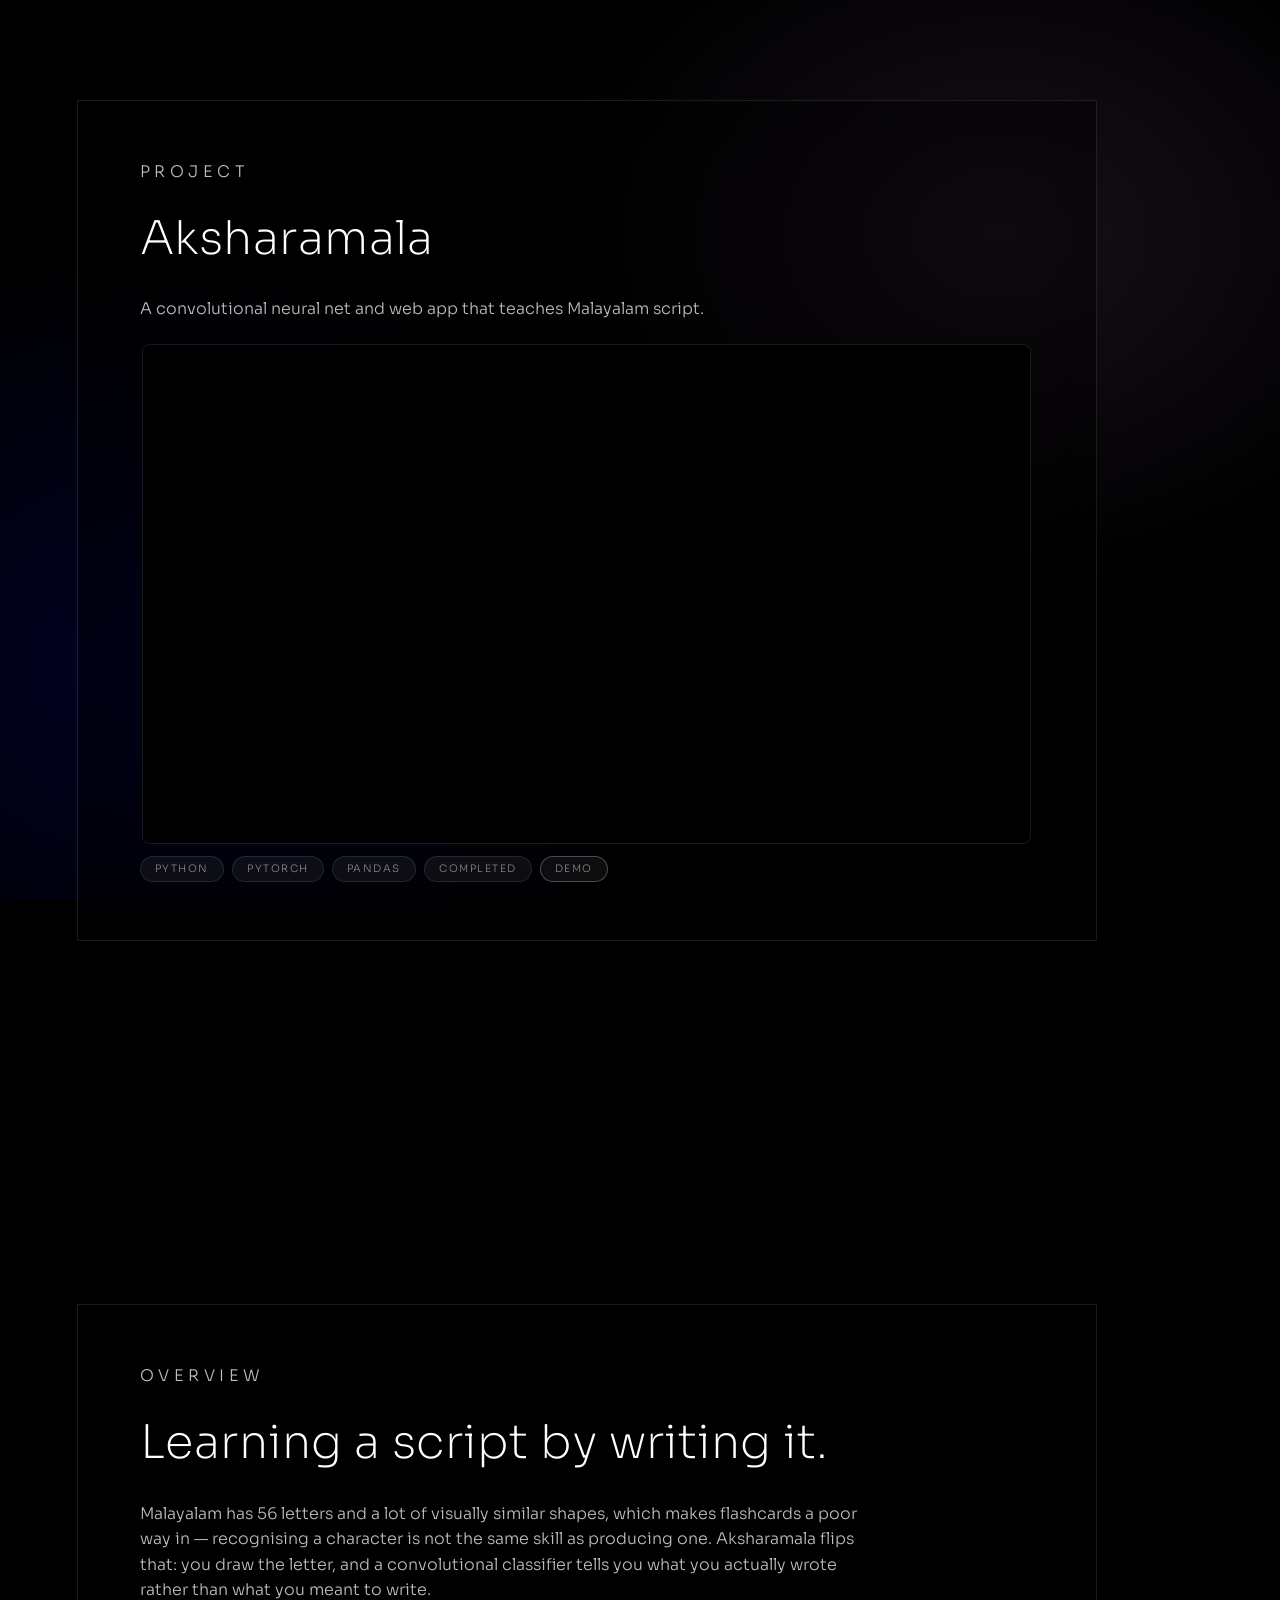
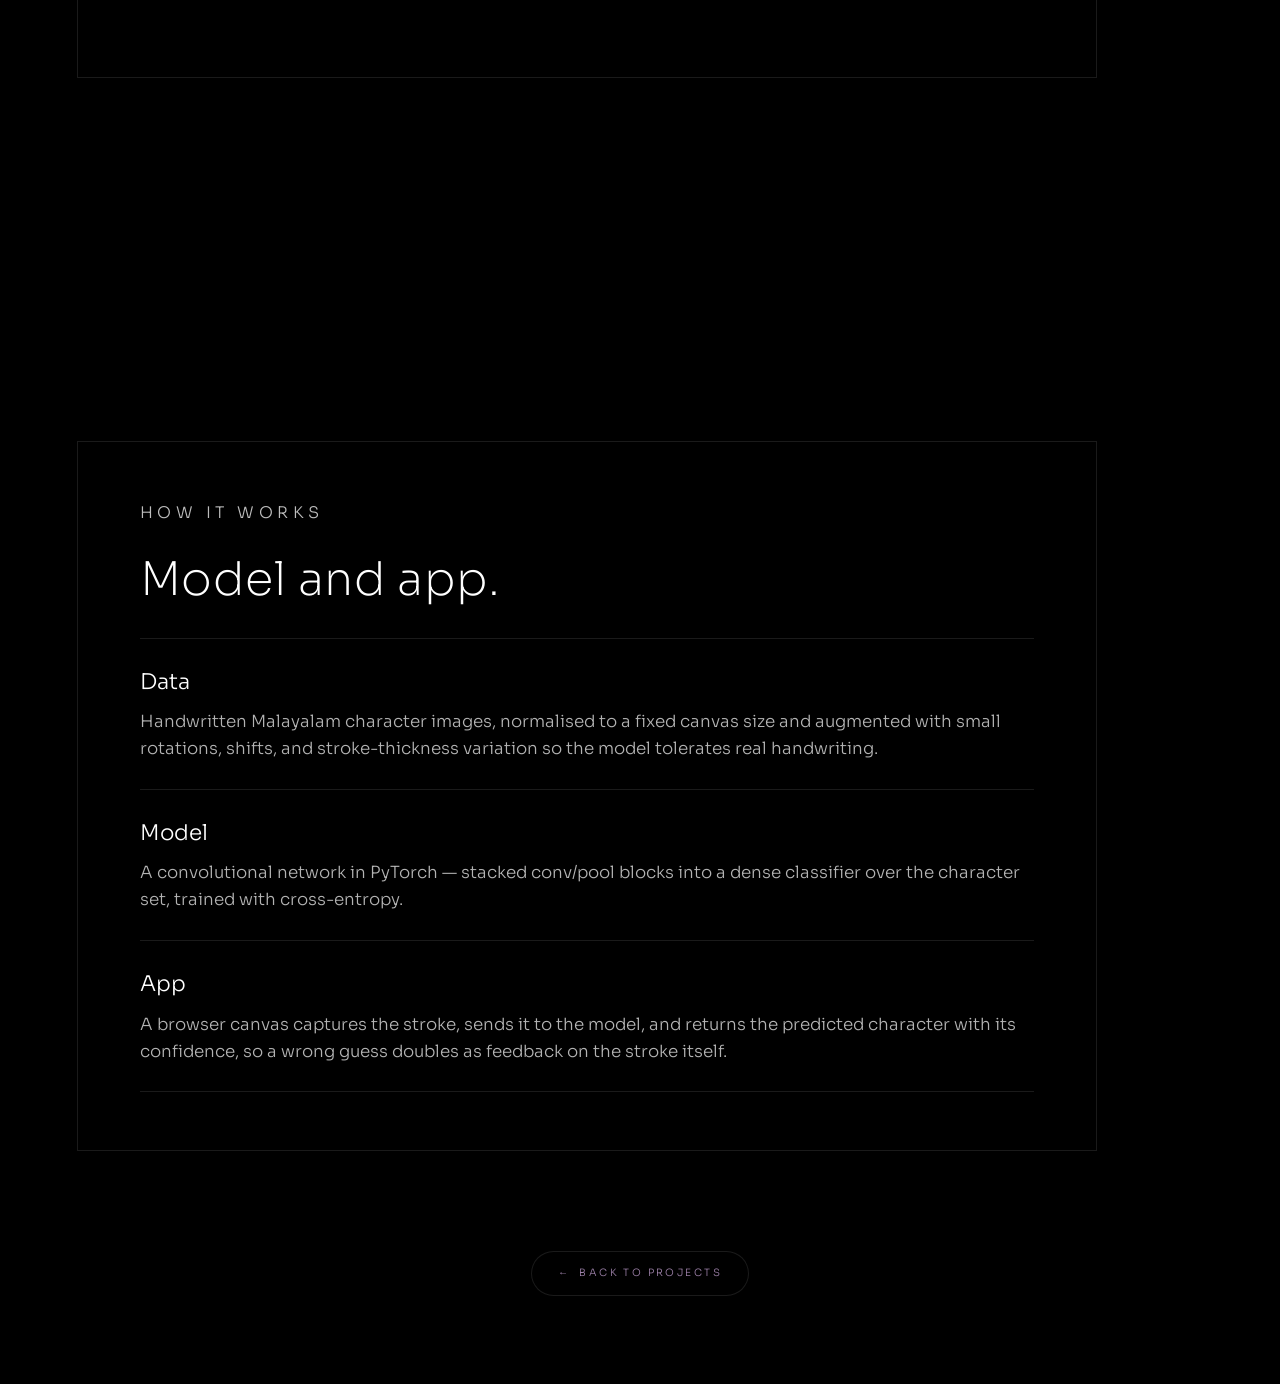
==== aksharamala.html @ 8df4dc9a "Add education expander, project page, and looping demo Education slab gains a native <details> expan" ====
<!doctype html>
<html lang="en">
<head>
<meta charset="utf-8">
<meta name="viewport" content="width=device-width, initial-scale=1">
<title>Aksharamala — Adithya Renjit</title>
<meta name="description" content="Aksharamala — a convolutional neural net and web app that teaches Malayalam script.">
<link rel="icon" href="assets/favicon-16.png" sizes="16x16">
<link rel="icon" href="assets/favicon.png" sizes="32x32">
<link rel="preconnect" href="https://fonts.googleapis.com">
<link rel="preconnect" href="https://fonts.gstatic.com" crossorigin>
<link href="https://fonts.googleapis.com/css2?family=Sora:wght@200;300;400;500;600&display=swap" rel="stylesheet">
<link rel="stylesheet" href="style.css">
</head>
<body>

<!-- ponytail: no canvas here, so no galaxy.js — the nebula/vignette layers are pure CSS -->
<div id="nebula" aria-hidden="true"></div>
<div id="vignette" aria-hidden="true"></div>

<main>

  <section class="view view--centred">
    <div class="slab slab--wide">
      <p class="eyebrow">Project</p>
      <h2 class="title">Aksharamala</h2>
      <p>A convolutional neural net and web app that teaches Malayalam script.</p>
      <div class="embed">
        <video src="demogif.mp4" title="Aksharamala demo"
          autoplay loop muted playsinline preload="metadata"></video>
      </div>
      <div class="chips"><span class="chip">Python</span><span class="chip">PyTorch</span><span
        class="chip">pandas</span><span class="chip">Completed</span><a class="chip chip--link"
        href="https://youtu.be/Khj7lOnFQ6Q" target="_blank" rel="noopener">Demo</a></div>
    </div>
  </section>

  <section class="view view--centred">
    <div class="slab slab--wide">
      <p class="eyebrow">Overview</p>
      <h2 class="title">Learning a script by writing it.</h2>
      <p>Malayalam has 56 letters and a lot of visually similar shapes, which makes flashcards a poor
         way in &mdash; recognising a character is not the same skill as producing one. Aksharamala
         flips that: you draw the letter, and a convolutional classifier tells you what you actually
         wrote rather than what you meant to write.</p>
    </div>
  </section>

  <section class="view view--centred">
    <div class="slab slab--wide">
      <p class="eyebrow">How it works</p>
      <h2 class="title">Model and app.</h2>
      <ul class="entries">
        <li>
          <div class="hd"><span class="t">Data</span></div>
          <div class="s">Handwritten Malayalam character images, normalised to a fixed canvas size and
              augmented with small rotations, shifts, and stroke-thickness variation so the model
              tolerates real handwriting.</div>
        </li>
        <li>
          <div class="hd"><span class="t">Model</span></div>
          <div class="s">A convolutional network in PyTorch &mdash; stacked conv/pool blocks into a
              dense classifier over the character set, trained with cross-entropy.</div>
        </li>
        <li>
          <div class="hd"><span class="t">App</span></div>
          <div class="s">A browser canvas captures the stroke, sends it to the model, and returns the
              predicted character with its confidence, so a wrong guess doubles as feedback on the
              stroke itself.</div>
        </li>
      </ul>
    </div>
  </section>

  <div class="totop">
    <a href="index.html">&larr;&nbsp;&nbsp;Back to projects</a>
  </div>

</main>

</body>
</html>
---- style.css ----
/* ══ tokens lifted from naxocss ══ */
  :root{
    --black:#000;
    --white:#fff;
    --w-50:#ffffff80;
    --w-25:#ffffff40;
    --w-10:#ffffff1a;
    --w-05:#ffffff0d;
    --gray:#4c4c4c;
    --g-from:#090cbb;
    --g-to:#e39bf3;
    --active:#0e1996;
    --grad:linear-gradient(to right,var(--g-from),var(--g-to));
    --lilac:#e39bf3;      /* the single accent, replaces gradient text */
    --lilac-hi:#f6dcfd;
    --lilac-dim:#a184ad;
    --slab:rgba(0,0,0,.40);
  }
  *{box-sizing:border-box;min-width:0}
  html{scroll-behavior:smooth;background:#000}
  /* scrollbar hidden, scrolling untouched - keyboard, wheel and touch all still work */
  html{scrollbar-width:none;-ms-overflow-style:none}
  html::-webkit-scrollbar{width:0;height:0;display:none}
  @media (prefers-reduced-motion:reduce){html{scroll-behavior:auto}}
  body{
    margin:0;background:#000;color:var(--white);
    font-family:'Sora','Helvetica Neue',Helvetica,Arial,sans-serif;
    font-weight:300;font-size:15px;line-height:1.6;
    -webkit-font-smoothing:antialiased;
  }
  .grad-text{color:var(--lilac);-webkit-text-fill-color:var(--lilac)}

  /* ══ fixed particle field — the camera ══ */
  #field{position:fixed;inset:0;width:100%;height:100%;z-index:1;display:block;pointer-events:none}
  /* nebula sits BEHIND the canvas so additive particles read on top of it */
  #nebula{
    position:fixed;inset:0;z-index:0;pointer-events:none;
    background:
      radial-gradient(55% 60% at 78% 26%, rgba(227,155,243,.10) 0%, transparent 65%),
      radial-gradient(65% 70% at 14% 74%, rgba(9,12,187,.20) 0%, transparent 68%);
  }
  #vignette{
    position:fixed;inset:0;z-index:2;pointer-events:none;
    background:radial-gradient(135% 105% at 50% 50%, transparent 55%, rgba(0,0,0,.55) 100%);
  }

  /* ══ sections ══ */
  main{position:relative;z-index:10}
  section.view{
    min-height:100vh;min-height:100dvh;
    display:flex;align-items:center;
    padding:100px clamp(28px,6vw,96px) 100px;
  }
  section.hero{justify-content:center}
  /* Alternate sides so the galaxy always owns the other half of the
     screen. Camera poses push the disc the opposite way to match. */
  .track section.view:nth-of-type(odd){justify-content:flex-start}
  .track section.view:nth-of-type(even){justify-content:flex-end}
  /* Must out-specify the nth-of-type side rules above. Without the #tracks
     prefix this ties them at (0,3,1) and only wins on source order;
     the id makes it (1,3,1). Otherwise every "centred" section is
     still shoved left or right. */
  #tracks .track section.view.view--centred{justify-content:center}
  .track[hidden]{display:none}
  .slab{
    width:100%;max-width:min(620px,48vw);
    background:var(--slab);
    -webkit-backdrop-filter:blur(20px);backdrop-filter:blur(20px);
    border:1px solid var(--w-10);
    padding:44px 46px;
  }
  .slab--narrow{max-width:min(520px,42vw)}
  .slab--wide{max-width:min(1020px,86vw);padding:58px 62px}
  /* a label that sits outside the slab, on the galaxy itself */
  .stack{display:flex;flex-direction:column;gap:16px;width:100%;max-width:min(1020px,86vw)}
  .stack .slab--wide{max-width:none}
  /* two boxes sharing one scroll section */
  .pair{
    display:grid;grid-template-columns:repeat(2,minmax(0,1fr));gap:22px;
    width:100%;max-width:min(1020px,86vw);align-items:stretch;
  }
  .pair .slab{max-width:none;height:100%}
  /* the ring has no box of its own, so the galaxy shows through its centre */
  .stack--windows{width:100%;max-width:min(880px,86vw);align-items:stretch}
  .slab--head{max-width:min(600px,80vw);align-self:center;text-align:center}
  /* a quoted definition, not the author's own prose */
  .quote{border-left:1px solid var(--lilac);padding-left:20px;font-style:italic}
  /* mission block: heavier than the rest of the site, per the reference layout */
  .mission-title{
    font-size:clamp(2rem,5.2vw,3.8rem);font-weight:600;letter-spacing:-.02em;
    line-height:1;margin:0 0 36px;
  }
  .pull{
    margin:0 0 32px;padding-left:26px;
    border-left:1px solid rgba(227,155,243,.55);
    font-size:clamp(1.15rem,2.3vw,1.85rem);font-weight:500;line-height:1.34;
    color:var(--white);max-width:46ch;
  }
  .mission p{max-width:78ch}
  .mission p strong{color:var(--white);font-weight:500}

  /* five windows laid out on a circle. Positions are precomputed points
     at -90 + i*72 degrees, so no JS and no trig at runtime. */
  .ring{
    position:relative;width:100%;max-width:min(880px,86vw);aspect-ratio:1.25;
    margin:34px auto 0;background:none;
  }
  .win{
    position:absolute;left:var(--x);top:var(--y);transform:translate(-50%,-50%);
    width:28%;min-width:160px;
    display:flex;flex-direction:column;gap:6px;
    padding:16px 17px 14px;border:1px solid var(--w-10);border-radius:10px;
    background:rgba(0,0,0,.68);-webkit-backdrop-filter:blur(12px);backdrop-filter:blur(12px);
    text-decoration:none;
    transition:border-color .3s,background .3s,transform .3s;
  }
  .win:hover{border-color:var(--lilac);background:rgba(0,0,0,.82);
             transform:translate(-50%,-50%) scale(1.04)}
  .win:focus-visible{outline:1px solid var(--lilac);outline-offset:3px}
  .win-num{font-family:ui-monospace,Menlo,Consolas,monospace;font-size:.6rem;color:var(--lilac-dim)}
  .win-title{font-size:.88rem;font-weight:500;color:var(--white);line-height:1.25}
  .win-desc{font-size:.71rem;line-height:1.45;color:rgba(255,255,255,.62)}
  .win-go{font-family:ui-monospace,Menlo,Consolas,monospace;font-size:.6rem;
          color:var(--lilac);margin-top:2px}
  /* end of each track. A plain anchor, so the page's own smooth-scroll
     handles it and prefers-reduced-motion turns it into an instant jump. */
  /* Inline demo. Width is also capped against viewport height so a 16:9 box
     cannot push the rest of the card off screen on a short display. */
  .embed{
    position:relative;
    width:min(100%, calc((100dvh - 400px) * 16 / 9));
    aspect-ratio:16/9;margin:22px auto 6px;
    border:1px solid var(--w-10);border-radius:8px;overflow:hidden;background:#000;
  }
  .embed iframe,.embed video{position:absolute;inset:0;width:100%;height:100%;border:0;display:block;object-fit:contain;background:#000}
  .totop{display:flex;justify-content:center;padding:0 0 88px}
  .totop a{
    display:inline-flex;align-items:center;
    font-size:.63rem;text-transform:uppercase;letter-spacing:.24em;
    color:var(--lilac-dim);text-decoration:none;
    border:1px solid var(--w-10);border-radius:9999px;padding:13px 26px;
    background:rgba(0,0,0,.45);
    -webkit-backdrop-filter:blur(10px);backdrop-filter:blur(10px);
    transition:color .3s,border-color .3s,background .3s;
  }
  .totop a:hover{color:var(--lilac-hi);border-color:var(--lilac);background:rgba(0,0,0,.7)}
  .totop a:focus-visible{outline:1px solid var(--lilac);outline-offset:3px}
  .trackhead{
    font-size:.7rem;text-transform:uppercase;letter-spacing:.3em;
    color:var(--lilac);margin:0;
  }
  /* the windows label sits over a centred ring, so centre it too */
  .stack--windows .trackhead{text-align:center}
  .slab--wide .title{font-size:clamp(1.8rem,4vw,2.9rem);margin-bottom:30px}
  .slab--wide .eyebrow{margin-bottom:26px}
  .slab--wide .entries li{padding:26px 0}
  .slab--wide .entries .t{font-size:1.35rem;font-weight:300}
  .slab--wide .entries .s{font-size:1.05rem;margin-top:10px;max-width:80ch}
  .slab--wide .entries .d{font-size:.68rem}
  .slab--wide .chip{font-size:.64rem;padding:4px 14px}
  .slab--center{text-align:center}
  .eyebrow{font-size:.63rem;text-transform:uppercase;letter-spacing:.28em;color:var(--gray);margin:0 0 22px}

  /* home */
  #home .slab{text-align:center;max-width:min(640px,92vw)}

  /* the four tabs ARE the navigation now */
  .tabs{display:flex;flex-wrap:wrap;gap:10px;justify-content:center;margin-top:38px}
  .tabs button{
    all:unset;box-sizing:border-box;cursor:pointer;
    display:inline-flex;align-items:center;justify-content:center;
    height:2.9rem;padding:0 1.6rem;border-radius:9999px;
    border:2px solid var(--w-25);background-clip:padding-box;
    color:var(--white);font-size:.78rem;font-weight:500;
    text-transform:uppercase;letter-spacing:.14em;
    transition:border-color .3s,background .3s,color .3s;
  }
  .tabs button:hover{border-color:rgba(227,155,243,.55);color:var(--lilac-hi)}
  .tabs button:focus-visible{outline:1px solid var(--lilac);outline-offset:4px}
  /* selected = outline only; the fill was too heavy against the galaxy */
  .tabs button[aria-current="true"]{
    border-color:var(--lilac);color:var(--lilac-hi);background:transparent;
  }

  .hero-name{
    font-size:clamp(1.5rem,3.6vw,2.6rem);font-weight:200;letter-spacing:.12em;
    margin:9vh 0 22px;line-height:1.15;
  }
  /* education now holds the prominent slot; email is the quieter line under it */
  .hero-line{
    font-size:clamp(1rem,2.6vw,1.8rem);font-weight:300;
    margin:0 auto 22px;max-width:none;color:var(--white);
  }
  .hero-mail{
    display:inline-block;font-size:1rem;font-weight:400;margin:0;
    color:var(--w-50);text-decoration:none;border-bottom:1px solid var(--w-25);
    padding-bottom:4px;transition:color .4s,border-color .4s;
  }
  .hero-mail:hover{color:var(--white);border-color:var(--white)}
  /* inline SVG marks - no icon font, no external request */
  .hero-links{display:flex;gap:22px;justify-content:center;margin-top:20px}
  .hero-links a{
    display:grid;place-items:center;width:34px;height:34px;border-radius:50%;
    color:var(--lilac-dim);transition:color .3s,background .3s;
  }
  .hero-links a:hover{color:var(--lilac-hi);background:var(--w-05)}
  .hero-links a:focus-visible{outline:1px solid var(--lilac);outline-offset:2px}
  .hero-links svg{width:19px;height:19px;fill:currentColor;display:block}

  .pill{
    display:inline-flex;align-items:center;justify-content:center;
    height:3.5rem;padding:0 2rem;border-radius:9999px;
    border:2px solid var(--w-25);background-clip:padding-box;
    color:var(--white);text-decoration:none;
    font-size:.88rem;font-weight:500;text-transform:uppercase;letter-spacing:.08em;
    transition:border-color .3s,background .3s,color .3s;cursor:pointer;
  }
  .pill:hover{border-color:var(--lilac);background:var(--lilac);color:#000}
  .pill:active{color:var(--active)}
  .pill:focus-visible{outline:1px solid var(--w-25);outline-offset:4px}
  .pill--sm{height:2.6rem;padding:0 1.5rem;font-size:.7rem}

  h2.title{font-size:clamp(1.5rem,3.4vw,2.4rem);font-weight:200;letter-spacing:.01em;margin:0 0 20px;line-height:1.2}
  .slab p{color:rgba(255,255,255,.74);font-size:1rem;margin:0 0 16px;max-width:62ch}
  .slab p strong{color:var(--white);font-weight:400}

  .entries{list-style:none;margin:0;padding:0}
  .entries li{padding:18px 0;border-top:1px solid var(--w-10)}
  .entries li:last-child{border-bottom:1px solid var(--w-10)}
  .entries .hd{display:flex;justify-content:space-between;gap:18px;align-items:baseline;flex-wrap:wrap}
  .entries .t{font-size:1.05rem;font-weight:400}
  .entries .d{font-size:.63rem;text-transform:uppercase;letter-spacing:.15em;color:var(--gray);white-space:nowrap}
  .entries .s{color:rgba(255,255,255,.7);font-size:.94rem;margin-top:6px}
  .chips{display:flex;flex-wrap:wrap;gap:8px;margin-top:12px}
  .chip{font-size:.6rem;text-transform:uppercase;letter-spacing:.15em;color:var(--w-50);
        border:1px solid var(--w-10);border-radius:9999px;padding:3px 12px;background:var(--w-05)}
  a.chip--link{text-decoration:none;border-color:var(--w-25);transition:color .3s,border-color .3s}
  a.chip--link:hover{color:var(--lilac-hi);border-color:var(--lilac)}
  .cols{display:grid;grid-template-columns:repeat(auto-fit,minmax(170px,1fr));gap:32px}
  .ck{font-size:.63rem;text-transform:uppercase;letter-spacing:.22em;color:var(--gray);margin-bottom:12px}
  .cv{color:rgba(255,255,255,.74);font-size:.95rem;line-height:2}
  .aboutrow{display:flex;gap:34px;align-items:flex-start}
  #tracks .track[data-track="about"] section.view:nth-of-type(1) .slab{max-width:min(760px,56vw)}
  /* square, not round; object-position sets where the square crop sits
     on the portrait original - 38% lands it head-to-mid-chest */
  .avatar{
    width:clamp(150px,17vw,220px);height:clamp(150px,17vw,220px);
    flex:0 0 clamp(150px,17vw,220px);
    border:1px solid var(--w-25);background:var(--w-05);
    object-fit:cover;object-position:50% 38%;display:block;
  }
  .todo{font-family:'Sora','Helvetica Neue',Helvetica,Arial,sans-serif;font-size:.58rem;letter-spacing:.1em;
        border:1px solid var(--w-25);border-radius:9999px;padding:1px 8px;color:var(--w-50)}

  @media (max-width:900px){
    header.bar{padding:14px 16px 18px}
    .bar-row{grid-template-columns:minmax(0,1fr);gap:10px}
    .logo,.bar-row .pill{display:none}
    section.view{padding:90px 16px 90px;justify-content:center}
    .track section.view:nth-of-type(odd),
    .track section.view:nth-of-type(even){justify-content:center}
    .tabs button{height:2.5rem;padding:0 1.15rem;font-size:.68rem;letter-spacing:.1em}
    .slab,.slab--narrow,.slab--wide{padding:30px 22px;max-width:none;background:rgba(0,0,0,.58)}
    /* the circle only works with room for it */
    .pair{grid-template-columns:minmax(0,1fr);gap:14px}
    .slab--head{max-width:none}
    .embed{width:100%}
    .ring{position:static;width:auto;max-width:none;aspect-ratio:auto;margin:14px 0 0;
          display:grid;gap:12px}
    .win{position:static;transform:none;width:auto;min-width:0}
    .win:hover{transform:none}
    .slab--wide .entries .t{font-size:1.1rem}
    .slab--wide .entries .s{font-size:.95rem}
    .aboutrow{flex-direction:column;gap:20px}
  }

  /* ponytail: native <details> instead of JS toggle */
  .expand{margin-top:34px;border-top:1px solid var(--w-10);padding-top:24px}
  .expand summary{
    list-style:none;cursor:pointer;display:inline-flex;align-items:center;gap:10px;
    font-size:.63rem;text-transform:uppercase;letter-spacing:.22em;color:var(--lilac-dim);
    border:1px solid var(--w-10);border-radius:9999px;padding:10px 22px;
    transition:color .3s,border-color .3s,background .3s;
  }
  .expand summary::-webkit-details-marker{display:none}
  .expand summary::after{content:"+";font-size:.9rem;letter-spacing:0;line-height:1}
  .expand[open] summary::after{content:"\2212"}
  .expand summary:hover{color:var(--lilac-hi);border-color:var(--lilac);background:rgba(0,0,0,.7)}
  .expand summary:focus-visible{outline:1px solid var(--lilac);outline-offset:3px}
  .edu{margin-top:26px}
  .edu-badges{display:flex;flex-wrap:wrap;gap:8px;margin-bottom:20px}
  /* ponytail: :has() widens the slab on open, no JS */
  .slab:has(.expand){transition:max-width .5s cubic-bezier(.22,1,.36,1)}
  .slab:has(.expand[open]){max-width:min(1020px,86vw)}
  .expand + .edu-badges{margin-top:28px;margin-bottom:0}
  h2.title--sm{font-size:clamp(1.15rem,2.1vw,1.55rem);line-height:1.45;margin-bottom:0}
  .prev{margin:26px 0 0;padding-top:24px;border-top:1px solid var(--w-10);color:rgba(255,255,255,.7);font-size:.95rem}
  .eduhead{display:flex;align-items:center;justify-content:space-between;gap:24px}
  .eduhead .title{margin-bottom:0;min-width:0}
  /* pulled up so its top lines up with the EDUCATION eyebrow */
  .edulogo{flex:none;align-self:flex-start;height:82px;width:auto;opacity:.9;
           margin-top:calc(-1 * (.63rem * 1.2 + 22px));
           transition:height .5s cubic-bezier(.22,1,.36,1)}
  .slab:has(.expand[open]) .edulogo{height:150px}
  .totop--inline{padding:0;margin-top:26px;justify-content:flex-start}
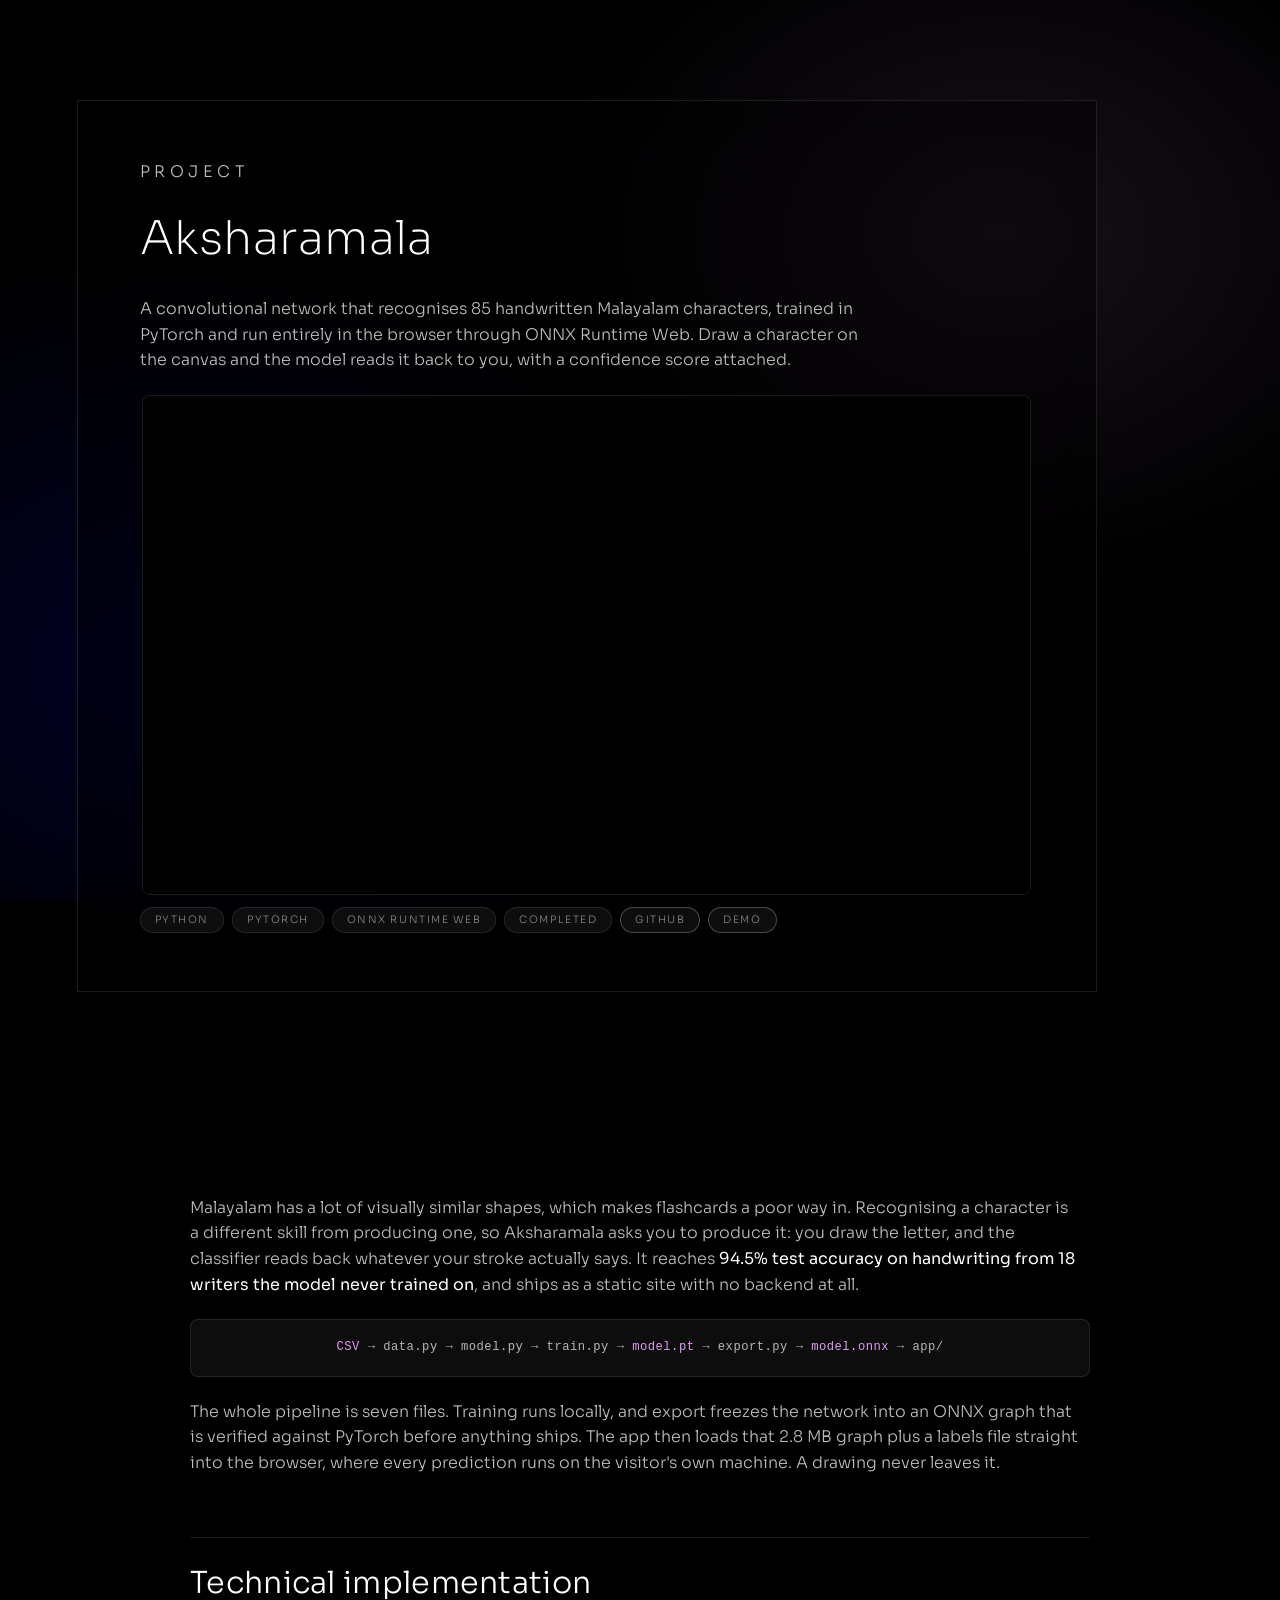
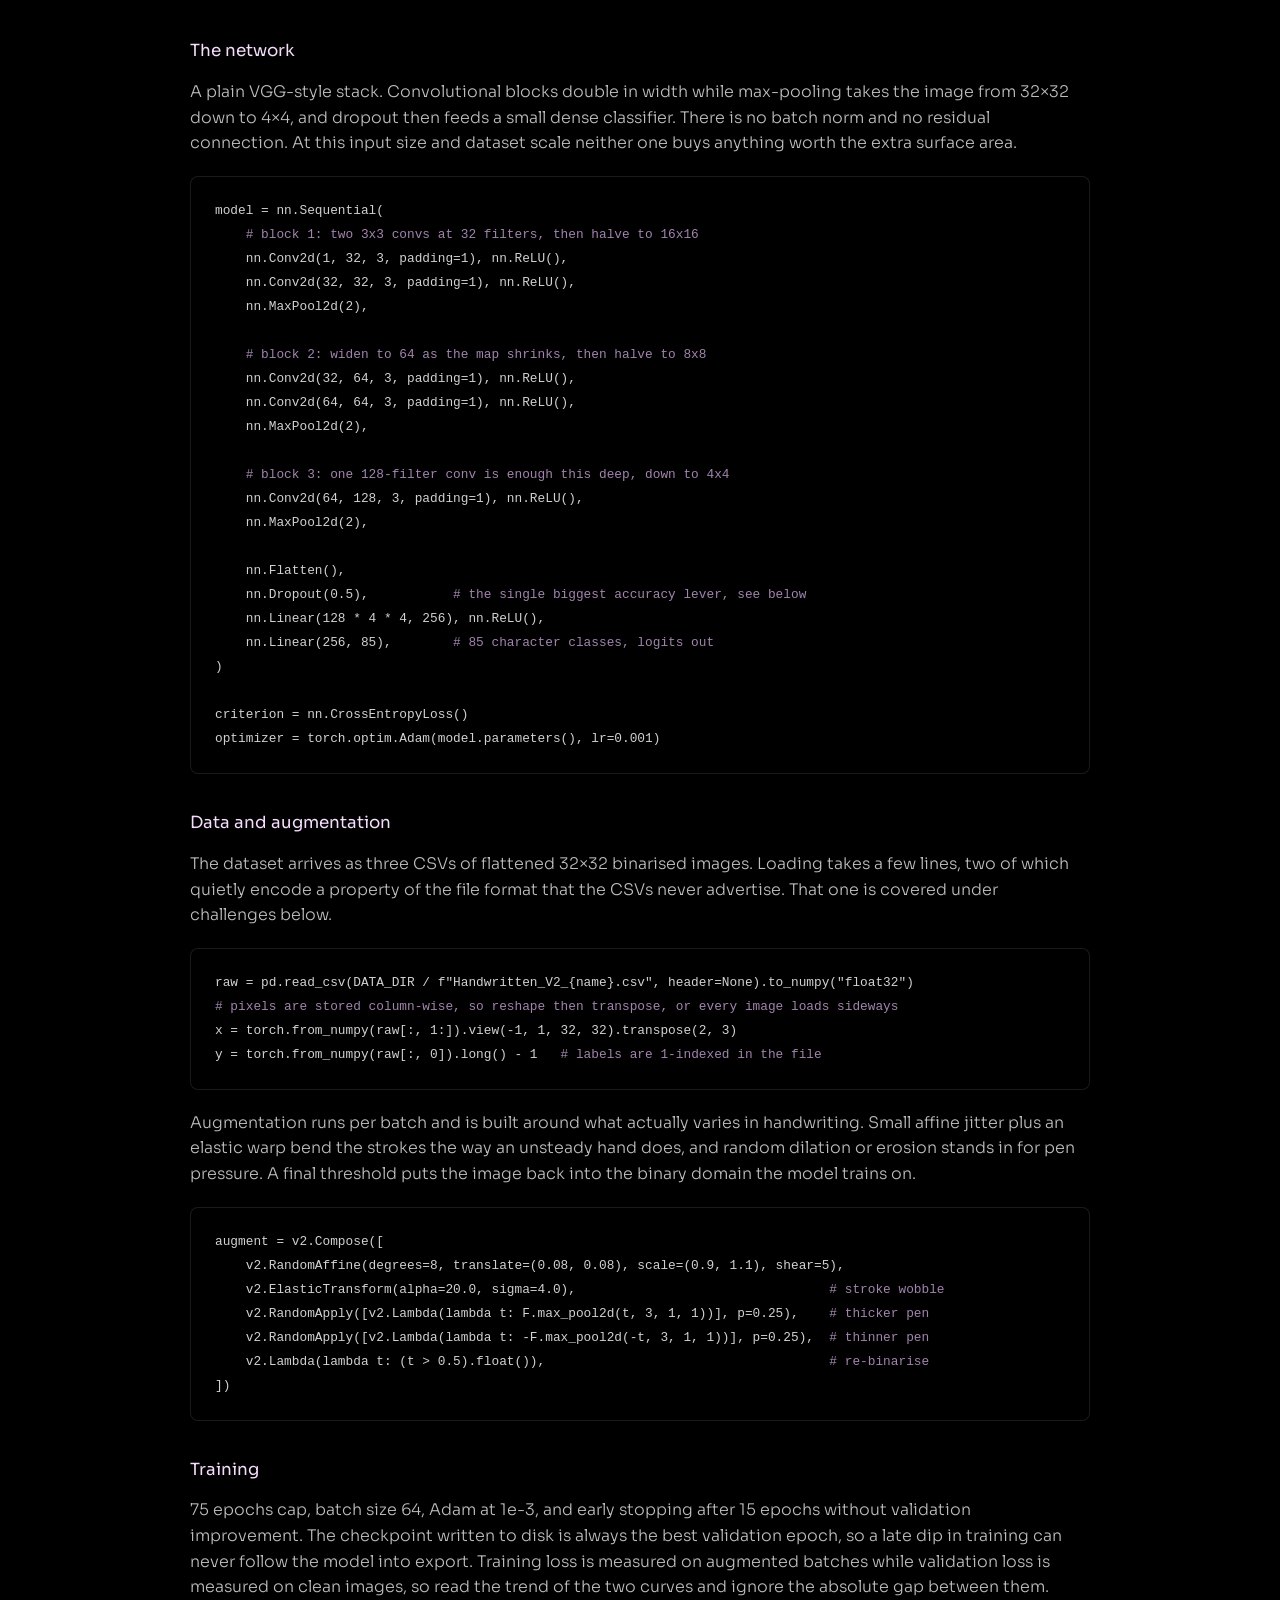
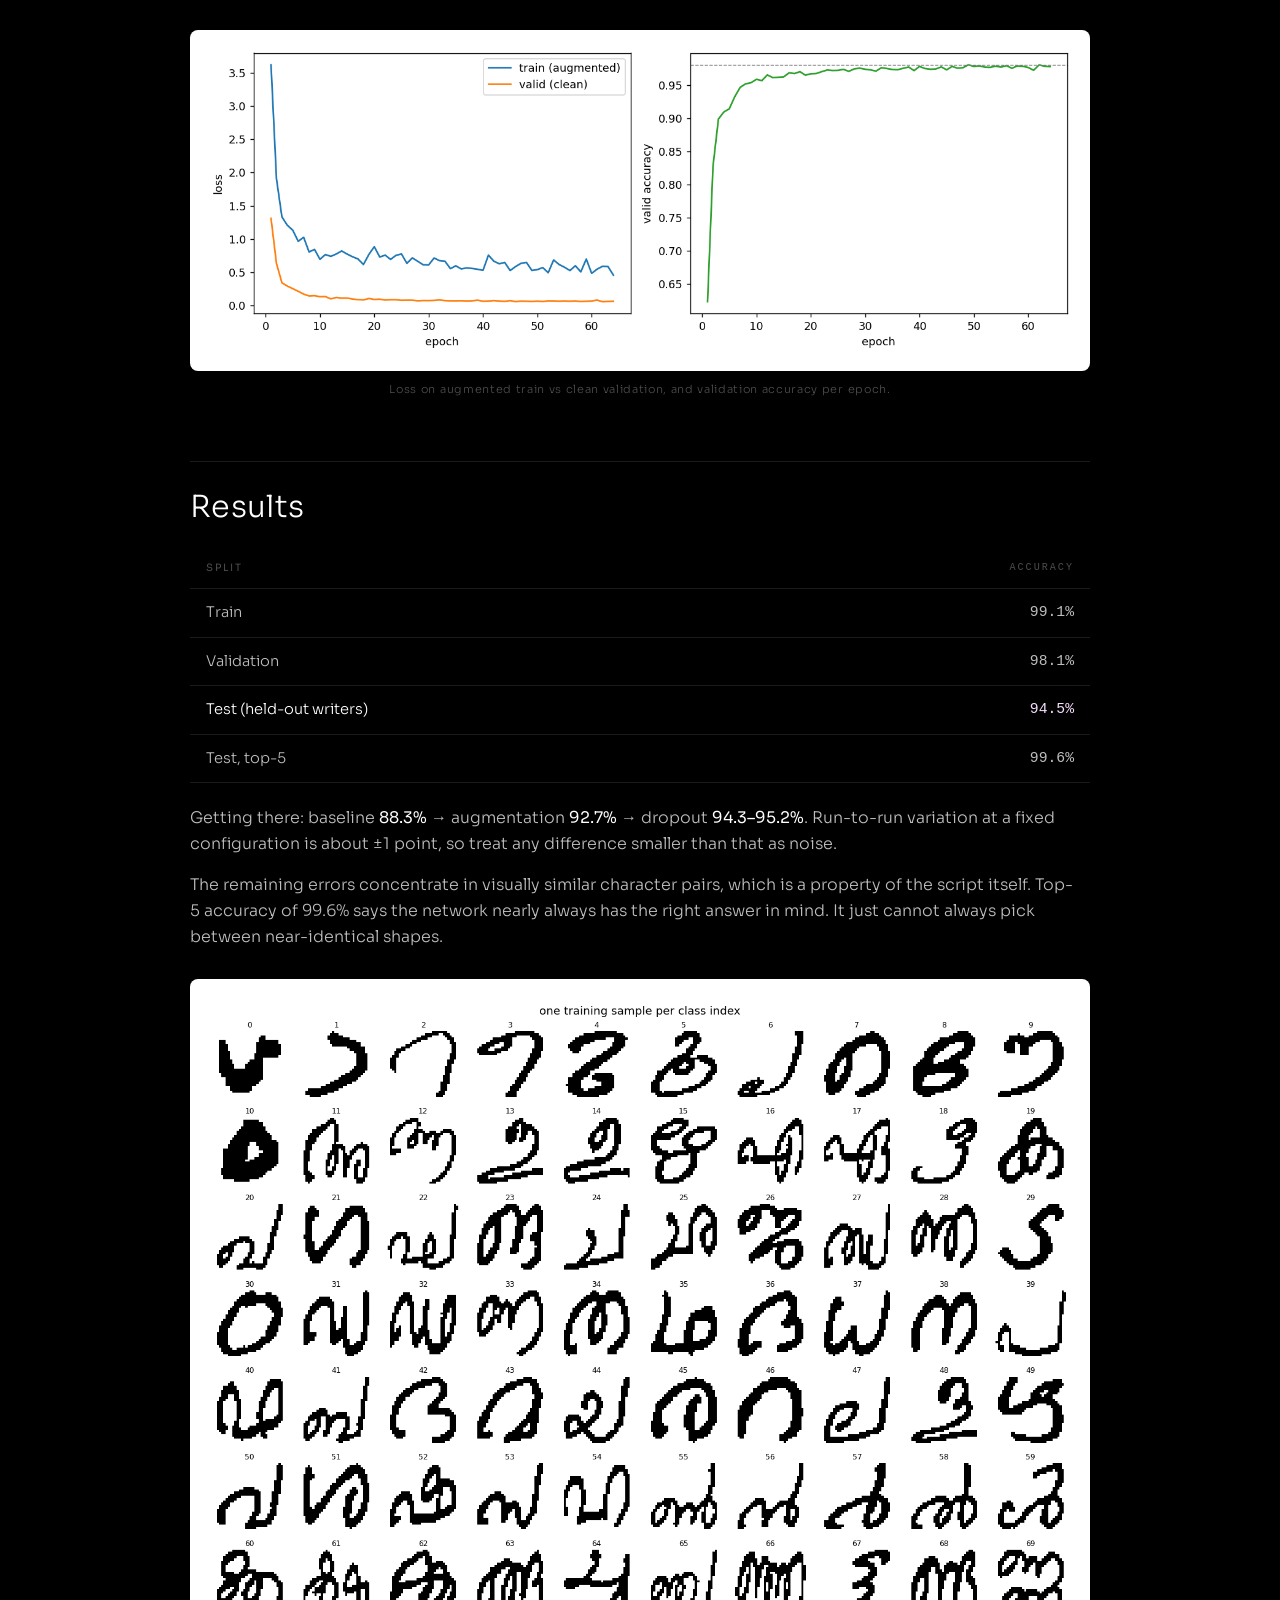
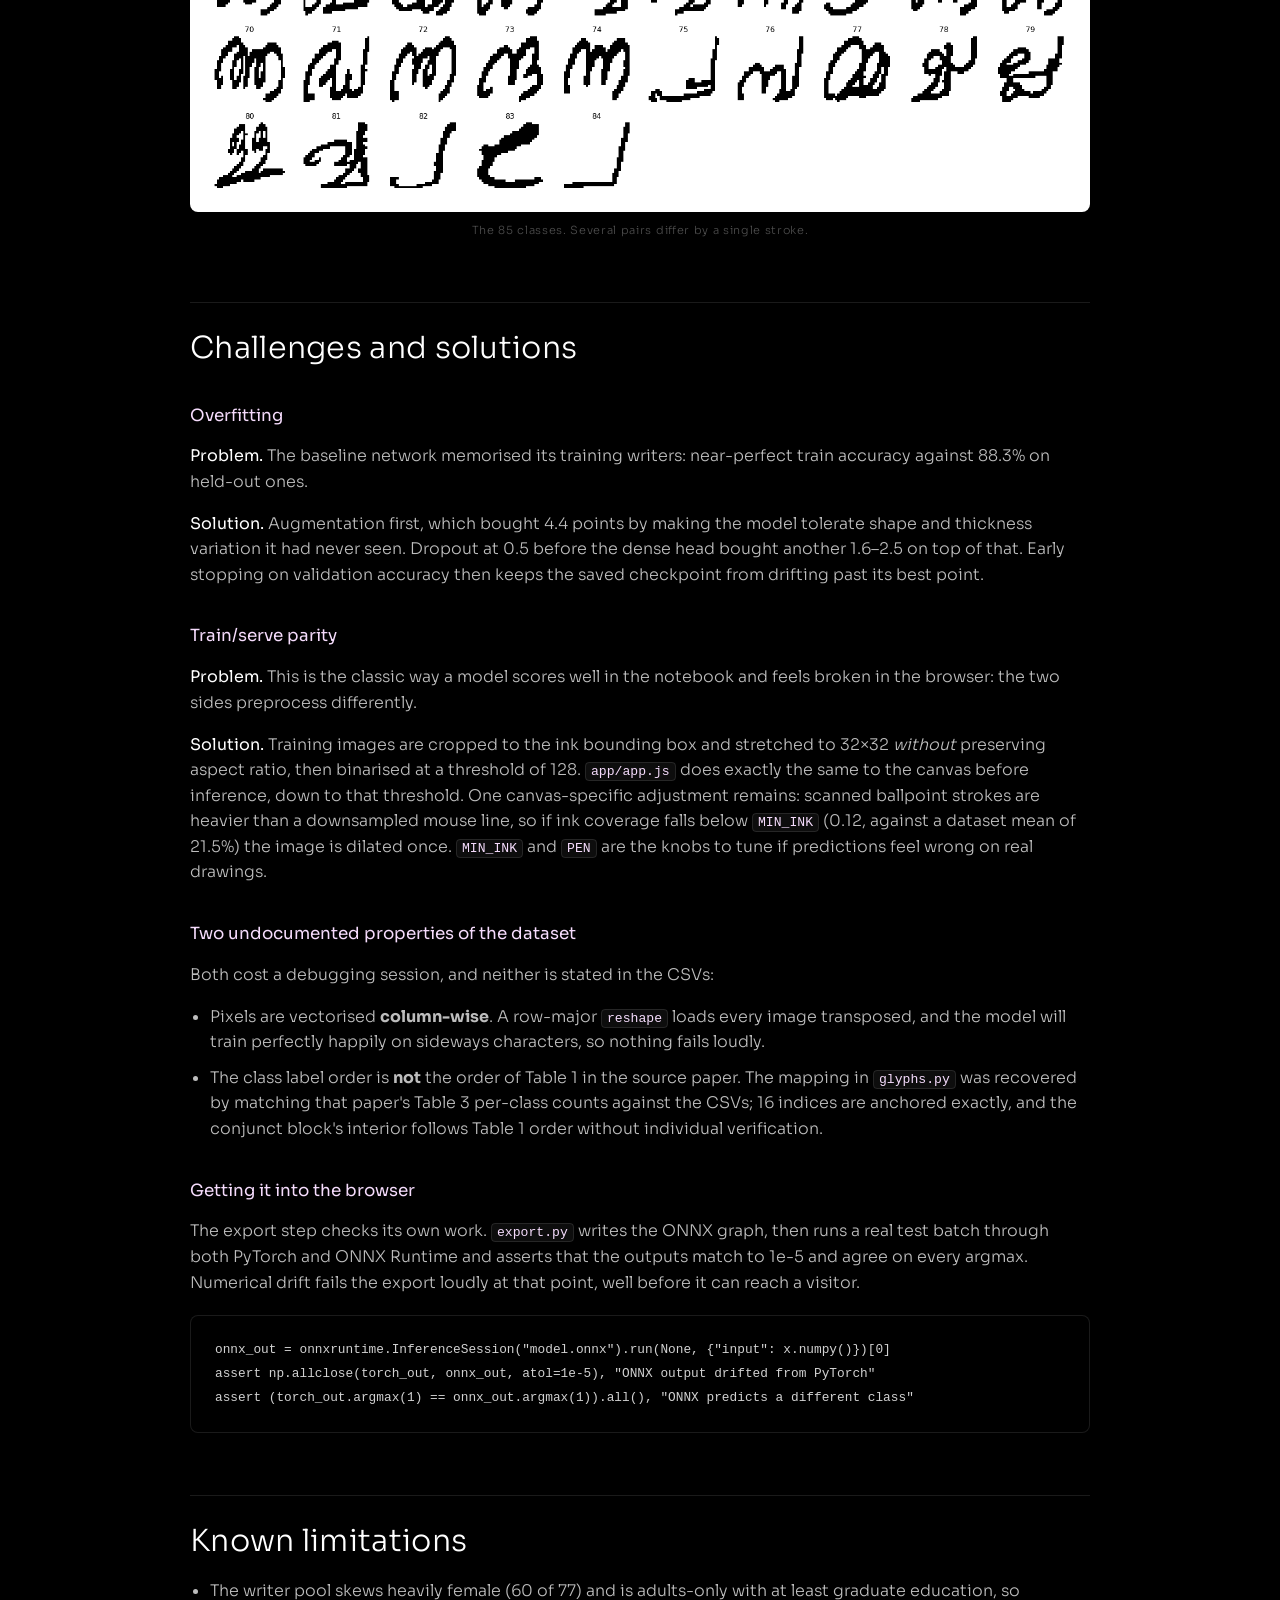
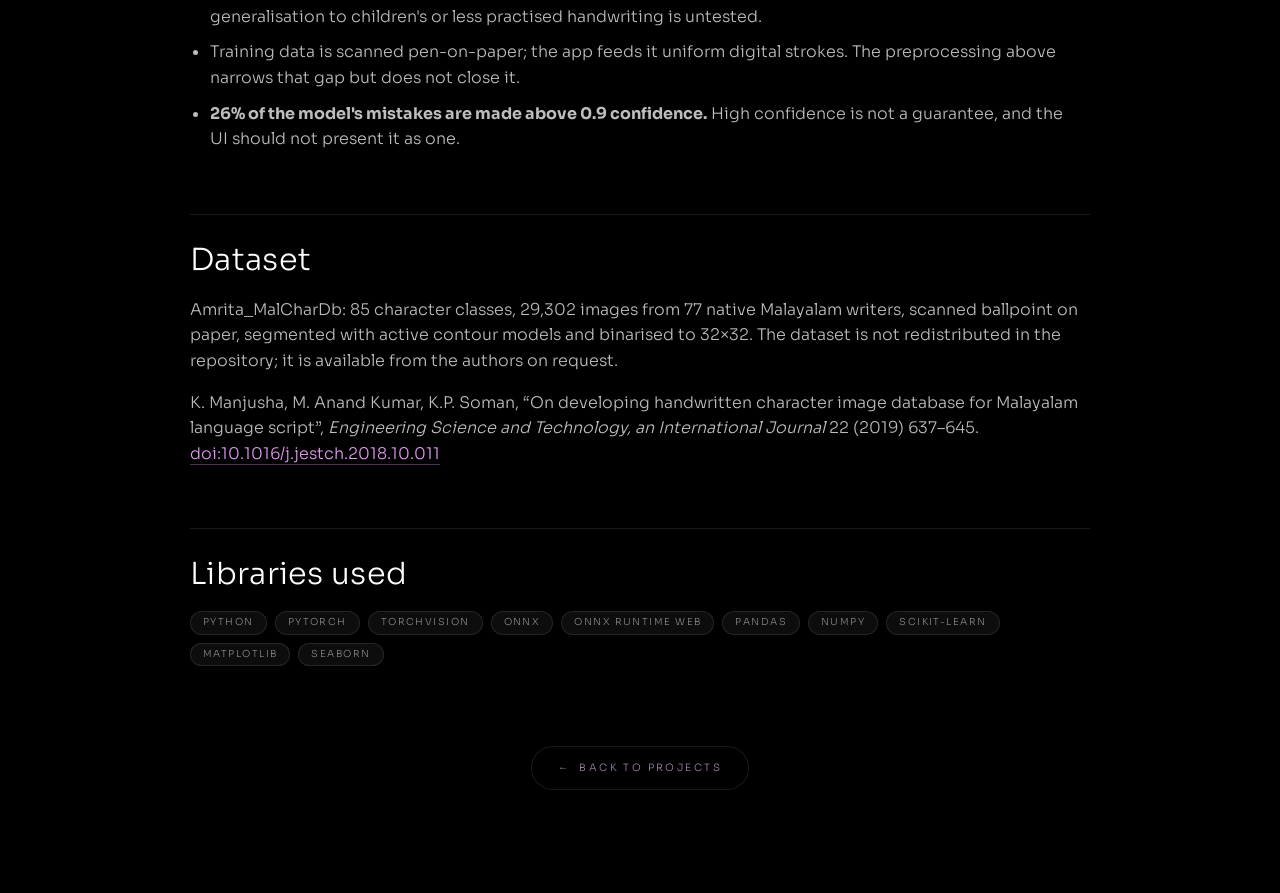
==== commit 4858d253: "Rewrite the Aksharamala page as a technical write-up Replace the three short scroll sections with a " ====
--- a/aksharamala.html
+++ b/aksharamala.html
@@ -3,18 +3,65 @@
 <head>
 <meta charset="utf-8">
 <meta name="viewport" content="width=device-width, initial-scale=1">
-<title>Aksharamala — Adithya Renjit</title>
-<meta name="description" content="Aksharamala — a convolutional neural net and web app that teaches Malayalam script.">
+<title>Aksharamala | Adithya Renjit</title>
+<meta name="description" content="Aksharamala, a CNN that recognises 85 handwritten Malayalam characters, trained in PyTorch and run entirely in the browser with ONNX Runtime Web.">
 <link rel="icon" href="assets/favicon-16.png" sizes="16x16">
 <link rel="icon" href="assets/favicon.png" sizes="32x32">
 <link rel="preconnect" href="https://fonts.googleapis.com">
 <link rel="preconnect" href="https://fonts.gstatic.com" crossorigin>
 <link href="https://fonts.googleapis.com/css2?family=Sora:wght@200;300;400;500;600&display=swap" rel="stylesheet">
 <link rel="stylesheet" href="style.css">
+<style>
+  /* ponytail: page-local article styles. This page is a long-form write-up,
+     not the full-viewport scroll sections the rest of the site uses */
+  .doc{padding:clamp(60px,8vw,110px) clamp(20px,6vw,96px) 0}
+  .doc-inner{width:100%;max-width:900px;margin:0 auto}
+  .doc h2{font-size:clamp(1.3rem,2.6vw,1.9rem);font-weight:300;letter-spacing:.01em;
+          line-height:1.25;margin:62px 0 18px;padding-top:26px;border-top:1px solid var(--w-10)}
+  .doc h3{font-size:1.05rem;font-weight:400;color:var(--lilac-hi);margin:36px 0 14px}
+  .doc p{color:rgba(255,255,255,.74);font-size:1rem;margin:0 0 16px;max-width:74ch}
+  .doc p strong{color:var(--white);font-weight:400}
+  .doc a{color:var(--lilac);text-decoration:none;border-bottom:1px solid rgba(227,155,243,.35)}
+  .doc a:hover{color:var(--lilac-hi);border-color:var(--lilac)}
+  .doc ul{color:rgba(255,255,255,.74);font-size:1rem;padding-left:20px;margin:0 0 16px;max-width:74ch}
+  .doc li{margin-bottom:10px}
+  .lead{font-size:1.1rem;color:rgba(255,255,255,.85);max-width:70ch}
+  pre{margin:20px 0;padding:22px 24px;overflow-x:auto;
+      background:rgba(0,0,0,.55);border:1px solid var(--w-10);border-radius:8px;
+      -webkit-backdrop-filter:blur(20px);backdrop-filter:blur(20px)}
+  pre code{font-family:ui-monospace,Menlo,Consolas,monospace;font-size:.8rem;line-height:1.75;
+           color:rgba(255,255,255,.82);white-space:pre}
+  code .c{color:var(--lilac-dim)}
+  p code,li code,td code{font-family:ui-monospace,Menlo,Consolas,monospace;font-size:.82em;
+        color:var(--lilac-hi);background:var(--w-05);border:1px solid var(--w-10);
+        border-radius:4px;padding:1px 5px}
+  .flow{margin:22px 0;padding:18px 22px;overflow-x:auto;text-align:center;
+        border:1px solid var(--w-10);border-radius:8px;background:var(--w-05);
+        font-family:ui-monospace,Menlo,Consolas,monospace;font-size:.76rem;
+        letter-spacing:.04em;color:rgba(255,255,255,.7);white-space:nowrap}
+  .flow b{color:var(--lilac);font-weight:400}
+  .tablewrap{overflow-x:auto;margin:22px 0}
+  table{border-collapse:collapse;width:100%;min-width:380px;font-size:.92rem}
+  th,td{text-align:left;padding:12px 16px;border-bottom:1px solid var(--w-10);
+        color:rgba(255,255,255,.74)}
+  th{font-size:.63rem;text-transform:uppercase;letter-spacing:.2em;color:var(--gray);font-weight:400}
+  td:last-child,th:last-child{text-align:right;font-family:ui-monospace,Menlo,Consolas,monospace}
+  tr.key td{color:var(--white)}
+  tr.key td:last-child{color:var(--lilac-hi)}
+  figure{margin:30px 0 26px}
+  figure img{width:100%;display:block;border:1px solid var(--w-10);border-radius:8px;
+             background:#fff;padding:10px}
+  figcaption{font-size:.7rem;letter-spacing:.06em;color:var(--gray);margin-top:10px;text-align:center}
+  .refs{font-size:.85rem;color:rgba(255,255,255,.6);max-width:74ch}
+  @media (max-width:900px){
+    .doc{padding:60px 18px 0}
+    .doc h2{margin-top:46px}
+  }
+</style>
 </head>
 <body>
 
-<!-- ponytail: no canvas here, so no galaxy.js — the nebula/vignette layers are pure CSS -->
+<!-- ponytail: no canvas here, so no galaxy.js; the nebula/vignette layers are pure CSS -->
 <div id="nebula" aria-hidden="true"></div>
 <div id="vignette" aria-hidden="true"></div>
 
@@ -24,55 +71,207 @@
     <div class="slab slab--wide">
       <p class="eyebrow">Project</p>
       <h2 class="title">Aksharamala</h2>
-      <p>A convolutional neural net and web app that teaches Malayalam script.</p>
+      <p>A convolutional network that recognises 85 handwritten Malayalam characters, trained in
+         PyTorch and run entirely in the browser through ONNX Runtime Web. Draw a character on the
+         canvas and the model reads it back to you, with a confidence score attached.</p>
       <div class="embed">
         <video src="demogif.mp4" title="Aksharamala demo"
           autoplay loop muted playsinline preload="metadata"></video>
       </div>
       <div class="chips"><span class="chip">Python</span><span class="chip">PyTorch</span><span
-        class="chip">pandas</span><span class="chip">Completed</span><a class="chip chip--link"
-        href="https://youtu.be/Khj7lOnFQ6Q" target="_blank" rel="noopener">Demo</a></div>
+        class="chip">ONNX Runtime Web</span><span class="chip">Completed</span><a class="chip chip--link"
+        href="https://github.com/adithya1309/aksharamala" target="_blank" rel="noopener">GitHub</a><a
+        class="chip chip--link" href="https://youtu.be/Khj7lOnFQ6Q" target="_blank" rel="noopener">Demo</a></div>
     </div>
   </section>
 
-  <section class="view view--centred">
-    <div class="slab slab--wide">
-      <p class="eyebrow">Overview</p>
-      <h2 class="title">Learning a script by writing it.</h2>
-      <p>Malayalam has 56 letters and a lot of visually similar shapes, which makes flashcards a poor
-         way in &mdash; recognising a character is not the same skill as producing one. Aksharamala
-         flips that: you draw the letter, and a convolutional classifier tells you what you actually
-         wrote rather than what you meant to write.</p>
+  <article class="doc">
+   <div class="doc-inner">
+
+    <p class="lead">Malayalam has a lot of visually similar shapes, which makes flashcards a poor way
+      in. Recognising a character is a different skill from producing one, so Aksharamala asks you to
+      produce it: you draw the letter, and the classifier reads back whatever your stroke actually
+      says. It reaches <strong>94.5% test accuracy on handwriting from 18 writers the model never
+      trained on</strong>, and ships as a static site with no backend at all.</p>
+
+    <div class="flow"><b>CSV</b> &rarr; data.py &rarr; model.py &rarr; train.py &rarr; <b>model.pt</b>
+      &rarr; export.py &rarr; <b>model.onnx</b> &rarr; app/</div>
+
+    <p>The whole pipeline is seven files. Training runs locally, and export freezes the network into
+      an ONNX graph that is verified against PyTorch before anything ships. The app then loads that
+      2.8&nbsp;MB graph plus a labels file straight into the browser, where every prediction runs on
+      the visitor's own machine. A drawing never leaves it.</p>
+
+    <h2>Technical implementation</h2>
+
+    <h3>The network</h3>
+    <p>A plain VGG-style stack. Convolutional blocks double in width while max-pooling takes the
+      image from 32&times;32 down to 4&times;4, and dropout then feeds a small dense classifier.
+      There is no batch norm and no residual connection. At this input size and dataset scale neither
+      one buys anything worth the extra surface area.</p>
+
+<pre><code>model = nn.Sequential(
+    <span class="c"># block 1: two 3x3 convs at 32 filters, then halve to 16x16</span>
+    nn.Conv2d(1, 32, 3, padding=1), nn.ReLU(),
+    nn.Conv2d(32, 32, 3, padding=1), nn.ReLU(),
+    nn.MaxPool2d(2),
+
+    <span class="c"># block 2: widen to 64 as the map shrinks, then halve to 8x8</span>
+    nn.Conv2d(32, 64, 3, padding=1), nn.ReLU(),
+    nn.Conv2d(64, 64, 3, padding=1), nn.ReLU(),
+    nn.MaxPool2d(2),
+
+    <span class="c"># block 3: one 128-filter conv is enough this deep, down to 4x4</span>
+    nn.Conv2d(64, 128, 3, padding=1), nn.ReLU(),
+    nn.MaxPool2d(2),
+
+    nn.Flatten(),
+    nn.Dropout(0.5),           <span class="c"># the single biggest accuracy lever, see below</span>
+    nn.Linear(128 * 4 * 4, 256), nn.ReLU(),
+    nn.Linear(256, 85),        <span class="c"># 85 character classes, logits out</span>
+)
+
+criterion = nn.CrossEntropyLoss()
+optimizer = torch.optim.Adam(model.parameters(), lr=0.001)</code></pre>
+
+    <h3>Data and augmentation</h3>
+    <p>The dataset arrives as three CSVs of flattened 32&times;32 binarised images. Loading takes a
+      few lines, two of which quietly encode a property of the file format that the CSVs never
+      advertise. That one is covered under challenges below.</p>
+
+<pre><code>raw = pd.read_csv(DATA_DIR / f"Handwritten_V2_{name}.csv", header=None).to_numpy("float32")
+<span class="c"># pixels are stored column-wise, so reshape then transpose, or every image loads sideways</span>
+x = torch.from_numpy(raw[:, 1:]).view(-1, 1, 32, 32).transpose(2, 3)
+y = torch.from_numpy(raw[:, 0]).long() - 1   <span class="c"># labels are 1-indexed in the file</span></code></pre>
+
+    <p>Augmentation runs per batch and is built around what actually varies in handwriting. Small
+      affine jitter plus an elastic warp bend the strokes the way an unsteady hand does, and random
+      dilation or erosion stands in for pen pressure. A final threshold puts the image back into the
+      binary domain the model trains on.</p>
+
+<pre><code>augment = v2.Compose([
+    v2.RandomAffine(degrees=8, translate=(0.08, 0.08), scale=(0.9, 1.1), shear=5),
+    v2.ElasticTransform(alpha=20.0, sigma=4.0),                                 <span class="c"># stroke wobble</span>
+    v2.RandomApply([v2.Lambda(lambda t: F.max_pool2d(t, 3, 1, 1))], p=0.25),    <span class="c"># thicker pen</span>
+    v2.RandomApply([v2.Lambda(lambda t: -F.max_pool2d(-t, 3, 1, 1))], p=0.25),  <span class="c"># thinner pen</span>
+    v2.Lambda(lambda t: (t &gt; 0.5).float()),                                     <span class="c"># re-binarise</span>
+])</code></pre>
+
+    <h3>Training</h3>
+    <p>75 epochs cap, batch size 64, Adam at 1e-3, and early stopping after 15 epochs without
+      validation improvement. The checkpoint written to disk is always the best validation epoch, so
+      a late dip in training can never follow the model into export. Training loss is measured on
+      augmented batches while validation loss is measured on clean images, so read the trend of the
+      two curves and ignore the absolute gap between them.</p>
+
+    <figure>
+      <img src="assets/aksharamala-curves.png" alt="Training and validation loss, and validation accuracy per epoch">
+      <figcaption>Loss on augmented train vs clean validation, and validation accuracy per epoch.</figcaption>
+    </figure>
+
+    <h2>Results</h2>
+
+    <div class="tablewrap">
+      <table>
+        <thead><tr><th>Split</th><th>Accuracy</th></tr></thead>
+        <tbody>
+          <tr><td>Train</td><td>99.1%</td></tr>
+          <tr><td>Validation</td><td>98.1%</td></tr>
+          <tr class="key"><td>Test (held-out writers)</td><td>94.5%</td></tr>
+          <tr><td>Test, top-5</td><td>99.6%</td></tr>
+        </tbody>
+      </table>
     </div>
-  </section>
-
-  <section class="view view--centred">
-    <div class="slab slab--wide">
-      <p class="eyebrow">How it works</p>
-      <h2 class="title">Model and app.</h2>
-      <ul class="entries">
-        <li>
-          <div class="hd"><span class="t">Data</span></div>
-          <div class="s">Handwritten Malayalam character images, normalised to a fixed canvas size and
-              augmented with small rotations, shifts, and stroke-thickness variation so the model
-              tolerates real handwriting.</div>
-        </li>
-        <li>
-          <div class="hd"><span class="t">Model</span></div>
-          <div class="s">A convolutional network in PyTorch &mdash; stacked conv/pool blocks into a
-              dense classifier over the character set, trained with cross-entropy.</div>
-        </li>
-        <li>
-          <div class="hd"><span class="t">App</span></div>
-          <div class="s">A browser canvas captures the stroke, sends it to the model, and returns the
-              predicted character with its confidence, so a wrong guess doubles as feedback on the
-              stroke itself.</div>
-        </li>
-      </ul>
+
+    <p>Getting there: baseline <strong>88.3%</strong> &rarr; augmentation <strong>92.7%</strong>
+       &rarr; dropout <strong>94.3&ndash;95.2%</strong>. Run-to-run variation at a fixed
+       configuration is about &plusmn;1 point, so treat any difference smaller than that as
+       noise.</p>
+
+    <p>The remaining errors concentrate in visually similar character pairs, which is a property of
+       the script itself. Top-5 accuracy of 99.6% says the network nearly always has the right answer
+       in mind. It just cannot always pick between near-identical shapes.</p>
+
+    <figure>
+      <img src="assets/aksharamala-classes.png" alt="The 85 Malayalam character classes in the dataset">
+      <figcaption>The 85 classes. Several pairs differ by a single stroke.</figcaption>
+    </figure>
+
+    <h2>Challenges and solutions</h2>
+
+    <h3>Overfitting</h3>
+    <p><strong>Problem.</strong> The baseline network memorised its training writers: near-perfect
+       train accuracy against 88.3% on held-out ones.</p>
+    <p><strong>Solution.</strong> Augmentation first, which bought 4.4 points by making the model
+       tolerate shape and thickness variation it had never seen. Dropout at 0.5 before the dense head
+       bought another 1.6&ndash;2.5 on top of that. Early stopping on validation accuracy then keeps
+       the saved checkpoint from drifting past its best point.</p>
+
+    <h3>Train/serve parity</h3>
+    <p><strong>Problem.</strong> This is the classic way a model scores well in the notebook and
+       feels broken in the browser: the two sides preprocess differently.</p>
+    <p><strong>Solution.</strong> Training images are cropped to the ink bounding box and stretched
+       to 32&times;32 <em>without</em> preserving aspect ratio, then binarised at a threshold of 128.
+       <code>app/app.js</code> does exactly the same to the canvas before inference, down to that
+       threshold. One canvas-specific adjustment remains: scanned ballpoint strokes are heavier than
+       a downsampled mouse line, so if ink coverage falls below <code>MIN_INK</code> (0.12, against a
+       dataset mean of 21.5%) the image is dilated once. <code>MIN_INK</code> and <code>PEN</code>
+       are the knobs to tune if predictions feel wrong on real drawings.</p>
+
+    <h3>Two undocumented properties of the dataset</h3>
+    <p>Both cost a debugging session, and neither is stated in the CSVs:</p>
+    <ul>
+      <li>Pixels are vectorised <strong>column-wise</strong>. A row-major <code>reshape</code> loads
+          every image transposed, and the model will train perfectly happily on sideways characters,
+          so nothing fails loudly.</li>
+      <li>The class label order is <strong>not</strong> the order of Table 1 in the source paper. The
+          mapping in <code>glyphs.py</code> was recovered by matching that paper's Table 3 per-class
+          counts against the CSVs; 16 indices are anchored exactly, and the conjunct block's interior
+          follows Table 1 order without individual verification.</li>
+    </ul>
+
+    <h3>Getting it into the browser</h3>
+    <p>The export step checks its own work. <code>export.py</code> writes the ONNX graph, then runs
+       a real test batch through both PyTorch and ONNX Runtime and asserts that the outputs match to
+       1e-5 and agree on every argmax. Numerical drift fails the export loudly at that point, well
+       before it can reach a visitor.</p>
+
+<pre><code>onnx_out = onnxruntime.InferenceSession("model.onnx").run(None, {"input": x.numpy()})[0]
+assert np.allclose(torch_out, onnx_out, atol=1e-5), "ONNX output drifted from PyTorch"
+assert (torch_out.argmax(1) == onnx_out.argmax(1)).all(), "ONNX predicts a different class"</code></pre>
+
+    <h2>Known limitations</h2>
+    <ul>
+      <li>The writer pool skews heavily female (60 of 77) and is adults-only with at least graduate
+          education, so generalisation to children's or less practised handwriting is untested.</li>
+      <li>Training data is scanned pen-on-paper; the app feeds it uniform digital strokes. The
+          preprocessing above narrows that gap but does not close it.</li>
+      <li><strong>26% of the model's mistakes are made above 0.9 confidence.</strong> High confidence
+          is not a guarantee, and the UI should not present it as one.</li>
+    </ul>
+
+    <h2>Dataset</h2>
+    <p>Amrita_MalCharDb: 85 character classes, 29,302 images from 77 native Malayalam writers,
+       scanned ballpoint on paper, segmented with active contour models and binarised to 32&times;32.
+       The dataset is not redistributed in the repository; it is available from the authors on
+       request.</p>
+    <p class="refs">K. Manjusha, M. Anand Kumar, K.P. Soman, &ldquo;On developing handwritten
+       character image database for Malayalam language script&rdquo;, <em>Engineering Science and
+       Technology, an International Journal</em> 22 (2019) 637&ndash;645.
+       <a href="https://doi.org/10.1016/j.jestch.2018.10.011" target="_blank" rel="noopener">doi:10.1016/j.jestch.2018.10.011</a></p>
+
+    <h2>Libraries used</h2>
+    <div class="chips">
+      <span class="chip">Python</span><span class="chip">PyTorch</span><span class="chip">torchvision</span
+      ><span class="chip">ONNX</span><span class="chip">ONNX Runtime Web</span><span class="chip">pandas</span
+      ><span class="chip">NumPy</span><span class="chip">scikit-learn</span><span class="chip">Matplotlib</span
+      ><span class="chip">seaborn</span>
     </div>
-  </section>
-
-  <div class="totop">
+
+   </div>
+  </article>
+
+  <div class="totop" style="padding-top:80px">
     <a href="index.html">&larr;&nbsp;&nbsp;Back to projects</a>
   </div>
 
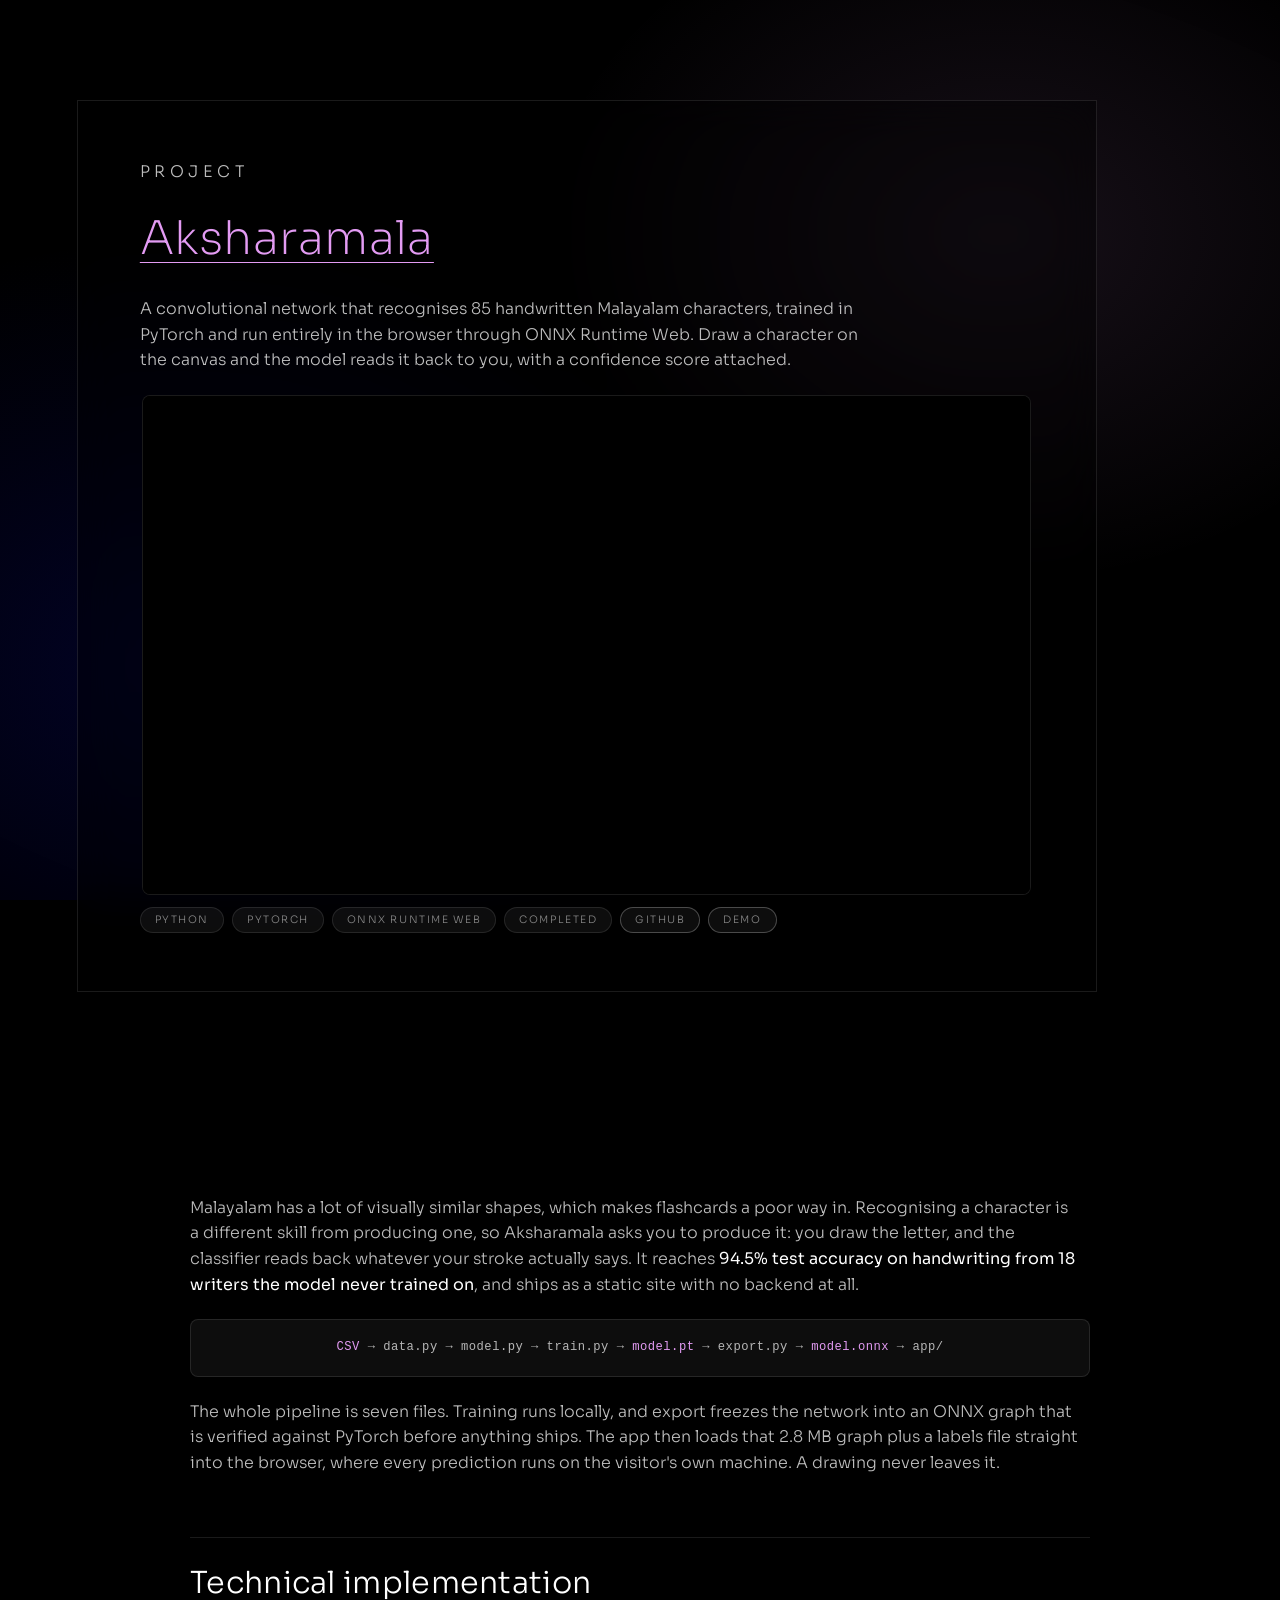
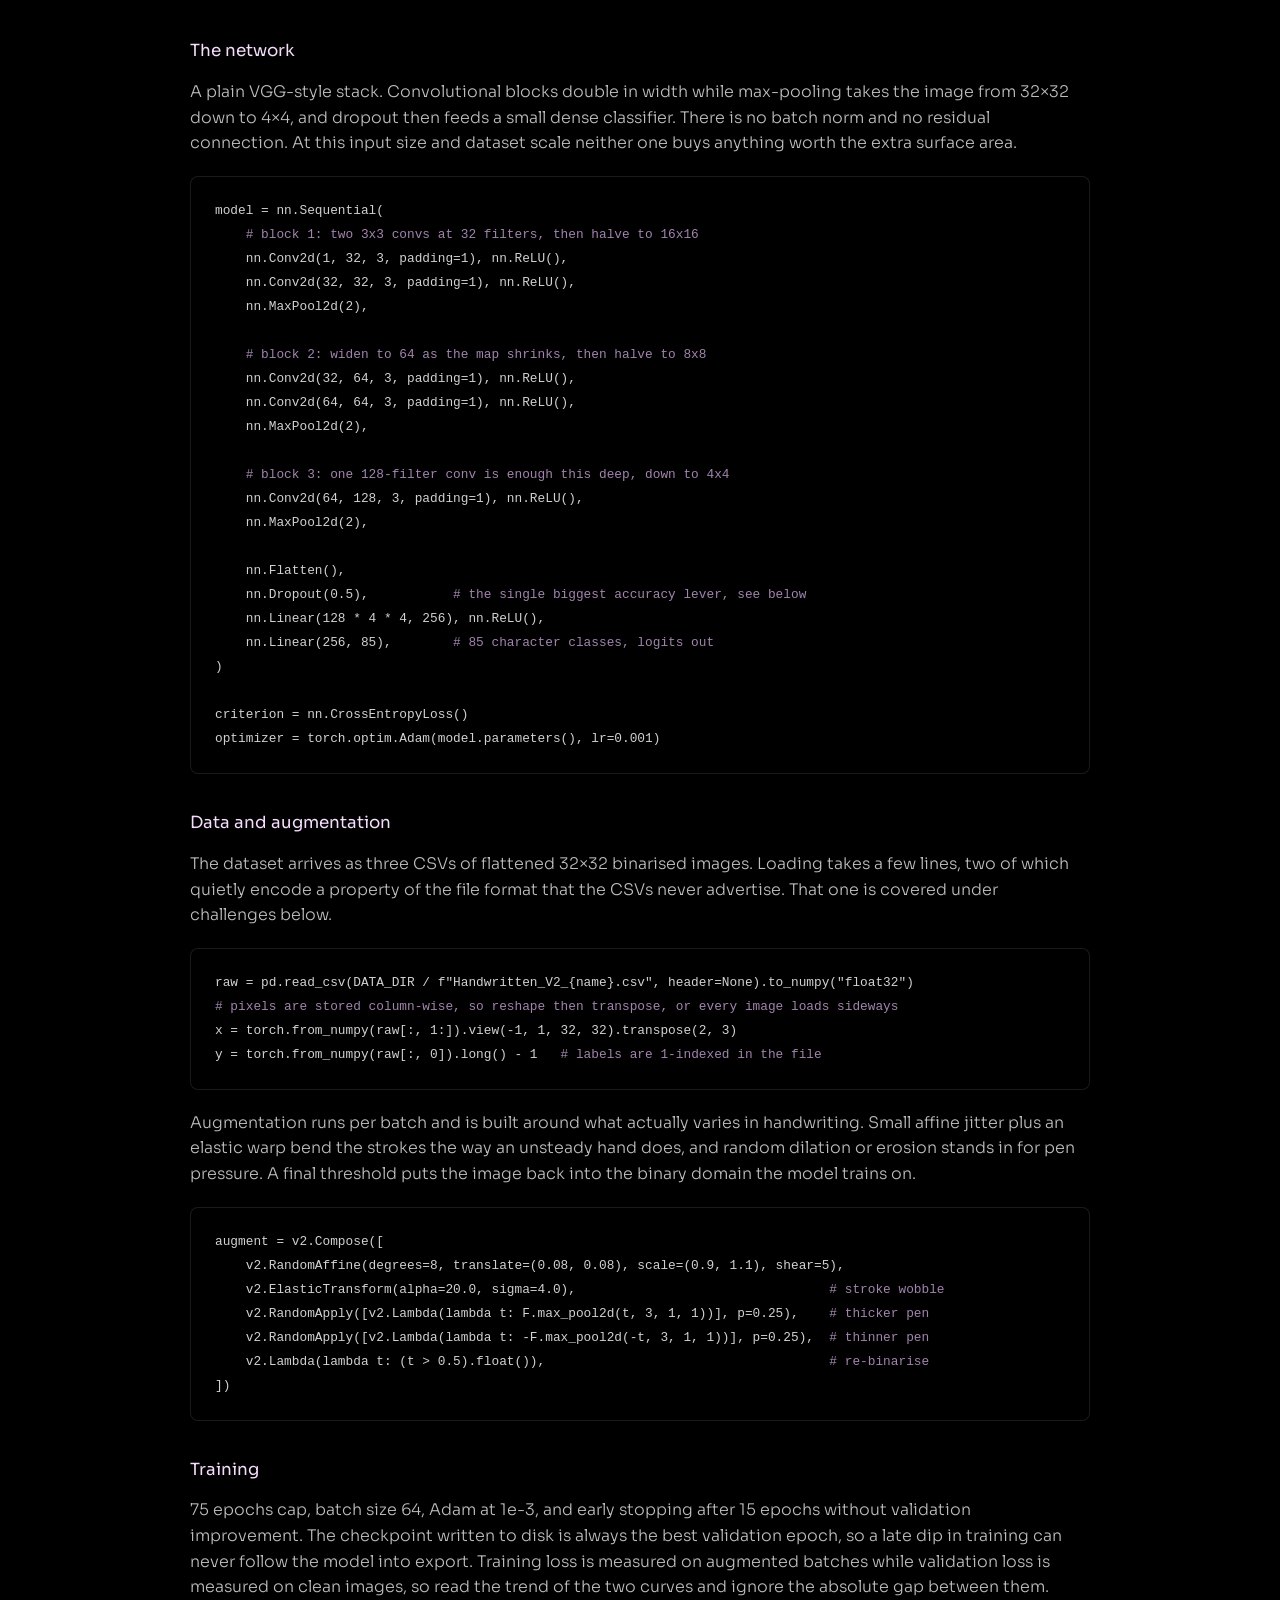
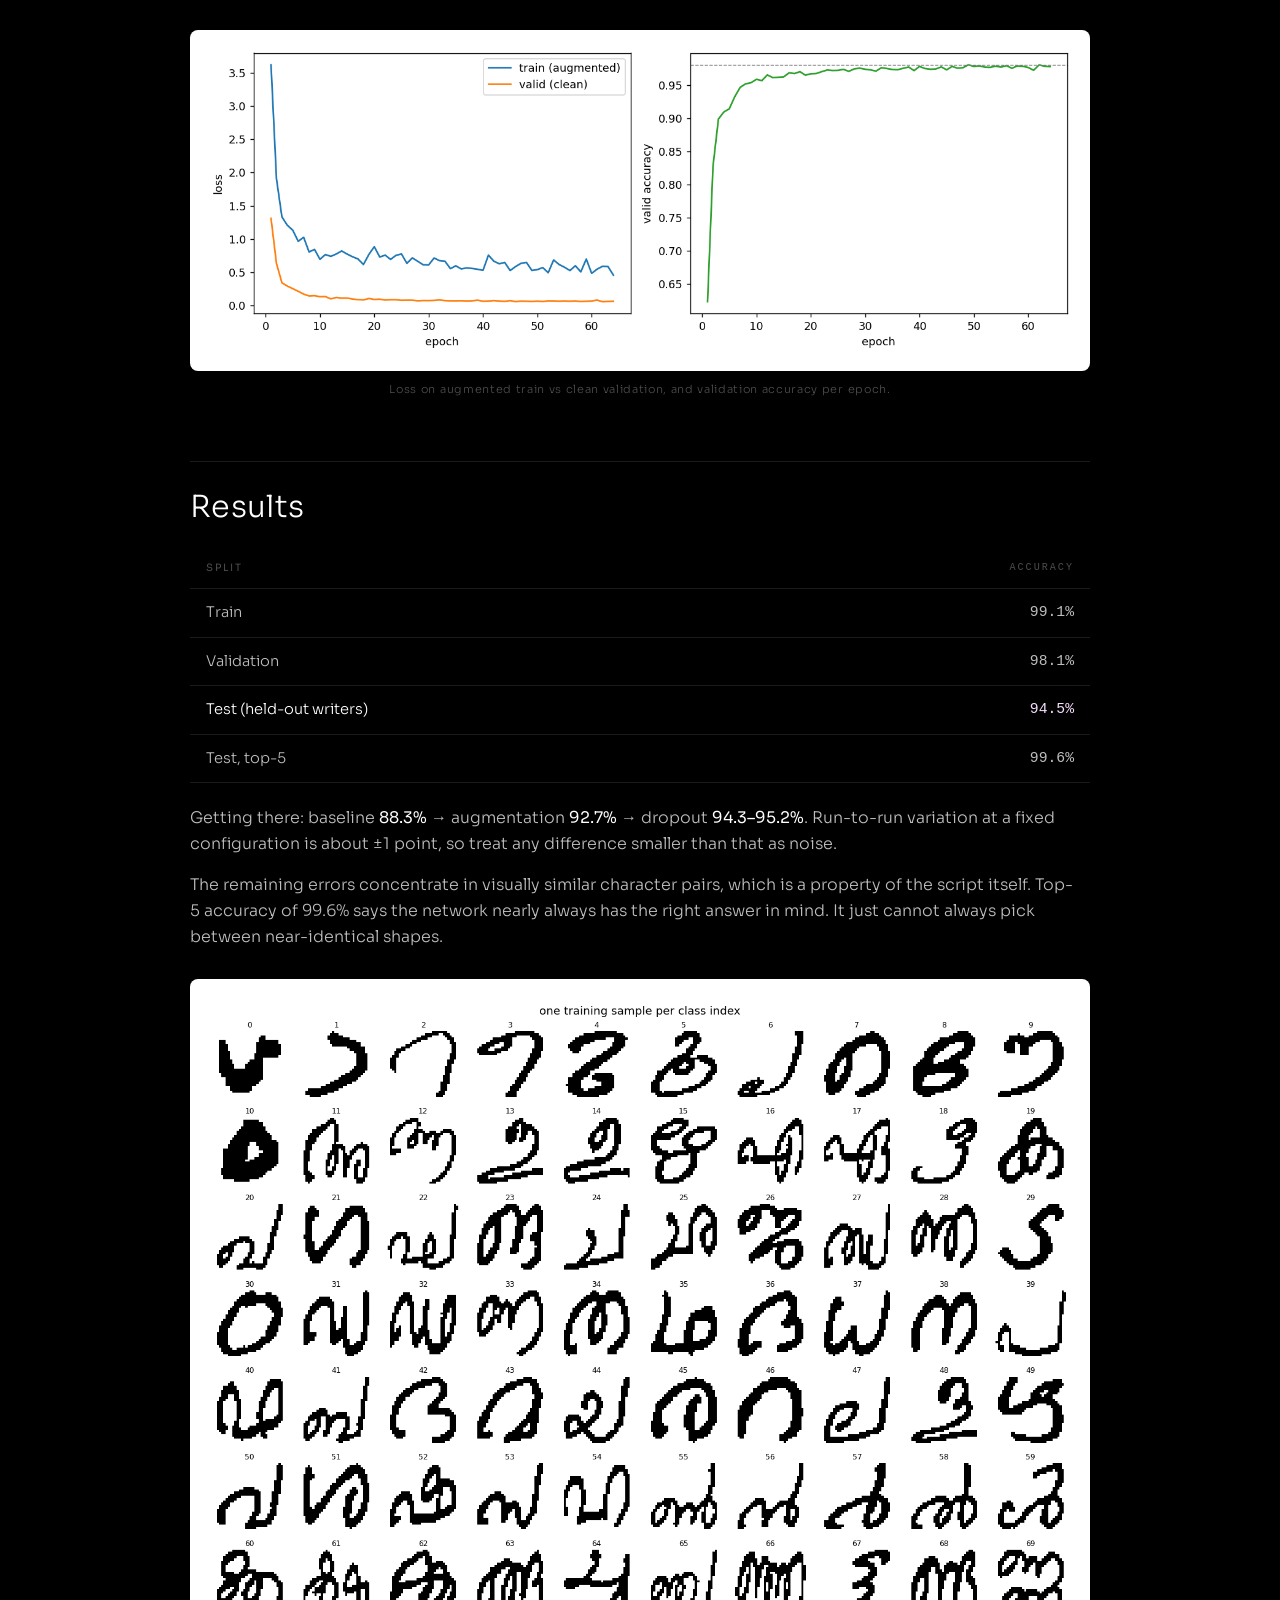
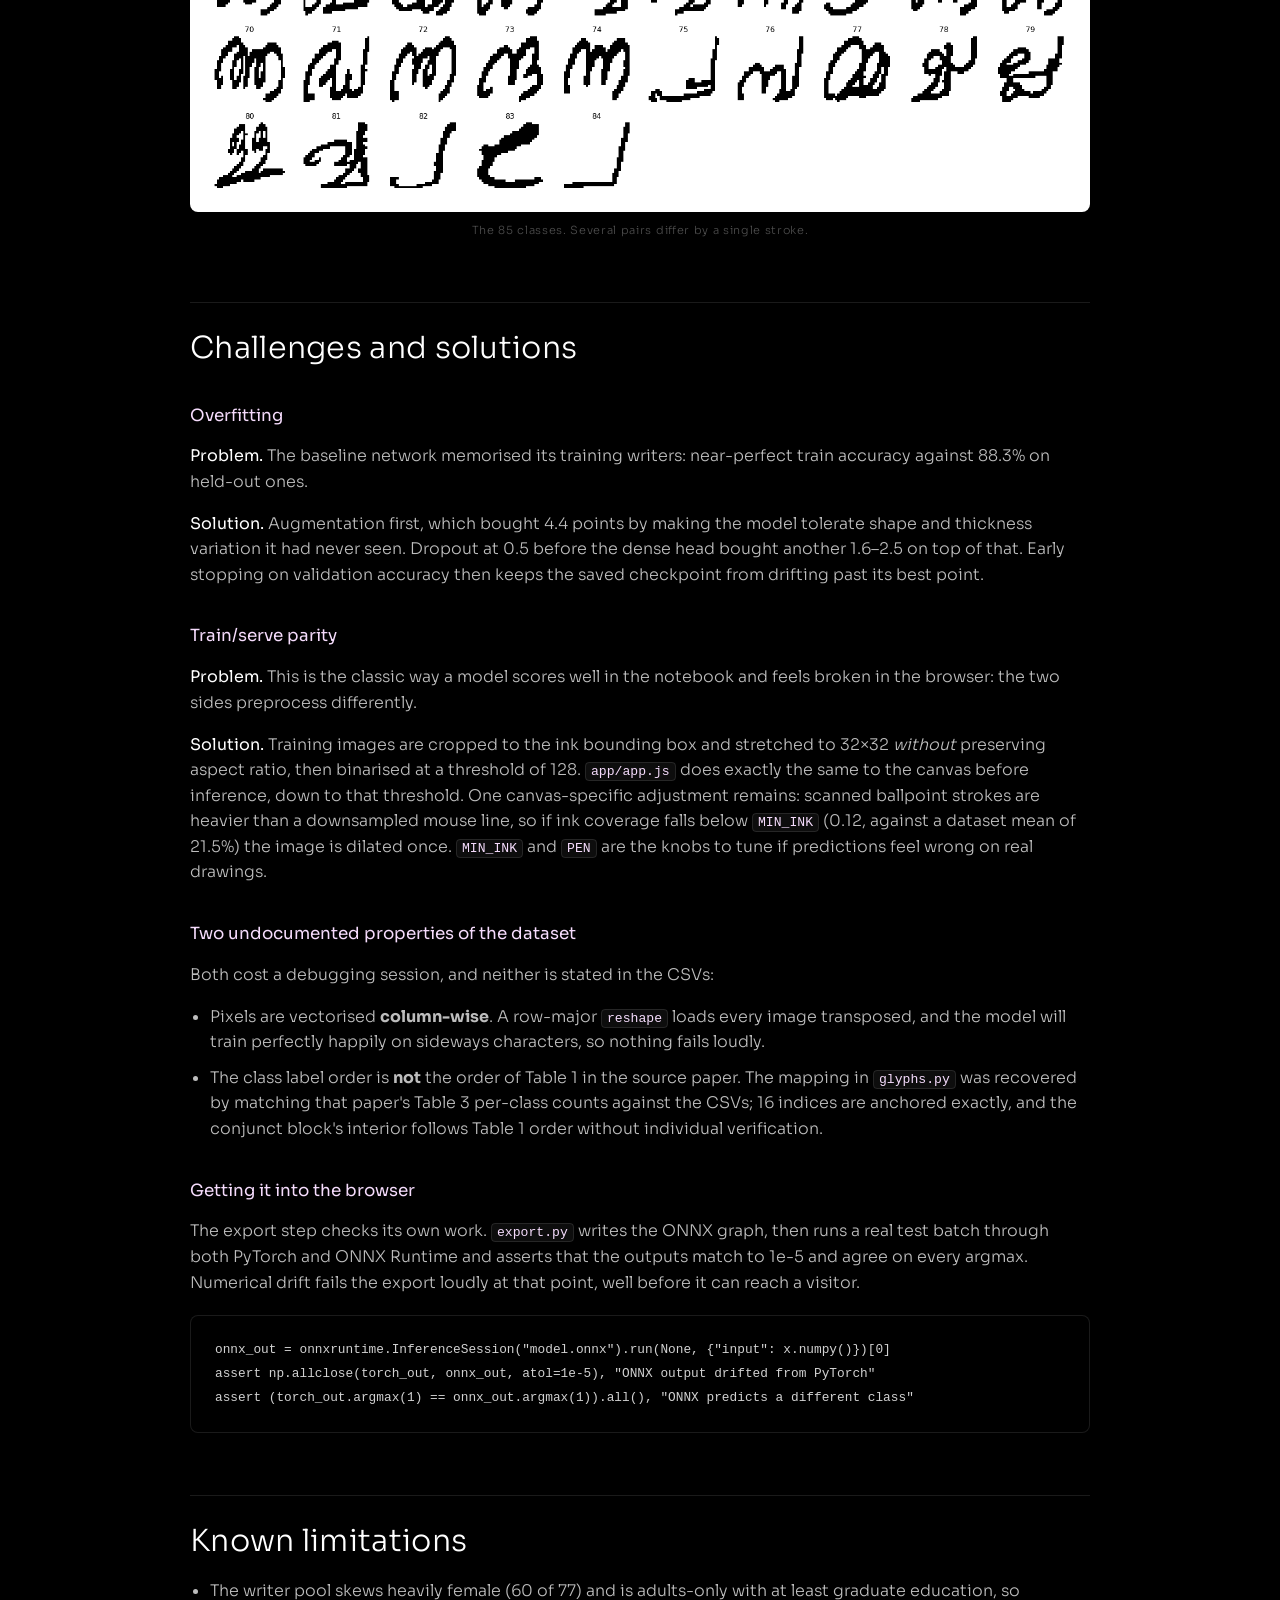
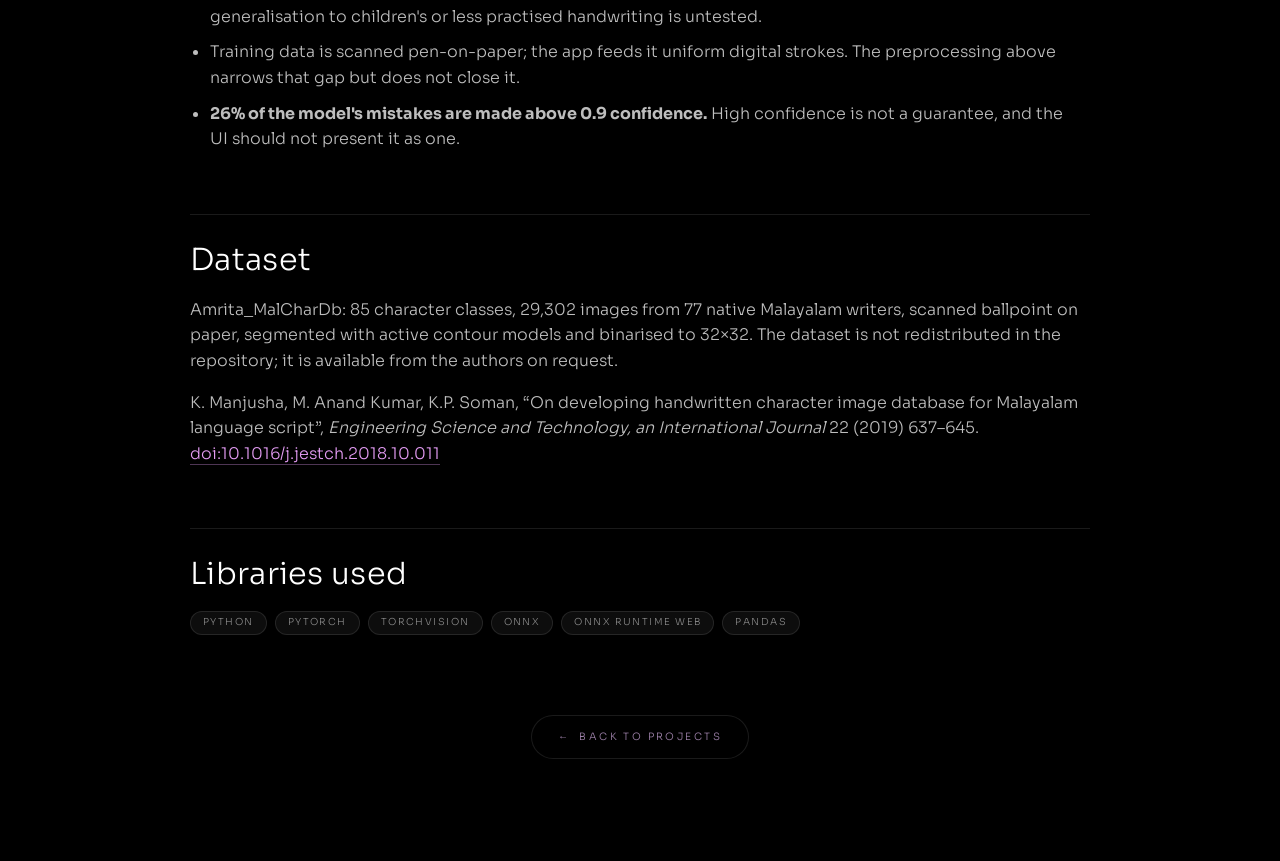
==== commit 2039003a: "Link the Aksharamala title to the live app, trim library list Co-Authored-By: Claude Opus 5.5 <norep" ====
--- a/aksharamala.html
+++ b/aksharamala.html
@@ -70,7 +70,7 @@
   <section class="view view--centred">
     <div class="slab slab--wide">
       <p class="eyebrow">Project</p>
-      <h2 class="title">Aksharamala</h2>
+      <h2 class="title"><a class="title-link" href="https://adithya1309.github.io/aksharamala" target="_blank" rel="noopener">Aksharamala</a></h2>
       <p>A convolutional network that recognises 85 handwritten Malayalam characters, trained in
          PyTorch and run entirely in the browser through ONNX Runtime Web. Draw a character on the
          canvas and the model reads it back to you, with a confidence score attached.</p>
@@ -263,9 +263,7 @@
     <h2>Libraries used</h2>
     <div class="chips">
       <span class="chip">Python</span><span class="chip">PyTorch</span><span class="chip">torchvision</span
-      ><span class="chip">ONNX</span><span class="chip">ONNX Runtime Web</span><span class="chip">pandas</span
-      ><span class="chip">NumPy</span><span class="chip">scikit-learn</span><span class="chip">Matplotlib</span
-      ><span class="chip">seaborn</span>
+      ><span class="chip">ONNX</span><span class="chip">ONNX Runtime Web</span><span class="chip">pandas</span>
     </div>
 
    </div>
--- a/style.css
+++ b/style.css
@@ -221,6 +221,9 @@
   .pill--sm{height:2.6rem;padding:0 1.5rem;font-size:.7rem}
 
   h2.title{font-size:clamp(1.5rem,3.4vw,2.4rem);font-weight:200;letter-spacing:.01em;margin:0 0 20px;line-height:1.2}
+  .title-link{color:var(--lilac);text-decoration:underline;text-underline-offset:.18em;text-decoration-thickness:1px}
+  .title-link:hover{color:var(--lilac-hi)}
+  .title-link:focus-visible{outline:1px solid var(--lilac);outline-offset:3px}
   .slab p{color:rgba(255,255,255,.74);font-size:1rem;margin:0 0 16px;max-width:62ch}
   .slab p strong{color:var(--white);font-weight:400}
 
@@ -295,6 +298,8 @@
   .expand + .edu-badges{margin-top:28px;margin-bottom:0}
   h2.title--sm{font-size:clamp(1.15rem,2.1vw,1.55rem);line-height:1.45;margin-bottom:0}
   .prev{margin:26px 0 0;padding-top:24px;border-top:1px solid var(--w-10);color:rgba(255,255,255,.7);font-size:.95rem}
+  .prev a{color:var(--white);font-weight:400;text-decoration:none;border-bottom:1px solid var(--w-10)}
+  .prev a:hover{border-bottom-color:var(--white)}
   .eduhead{display:flex;align-items:center;justify-content:space-between;gap:24px}
   .eduhead .title{margin-bottom:0;min-width:0}
   /* pulled up so its top lines up with the EDUCATION eyebrow */
